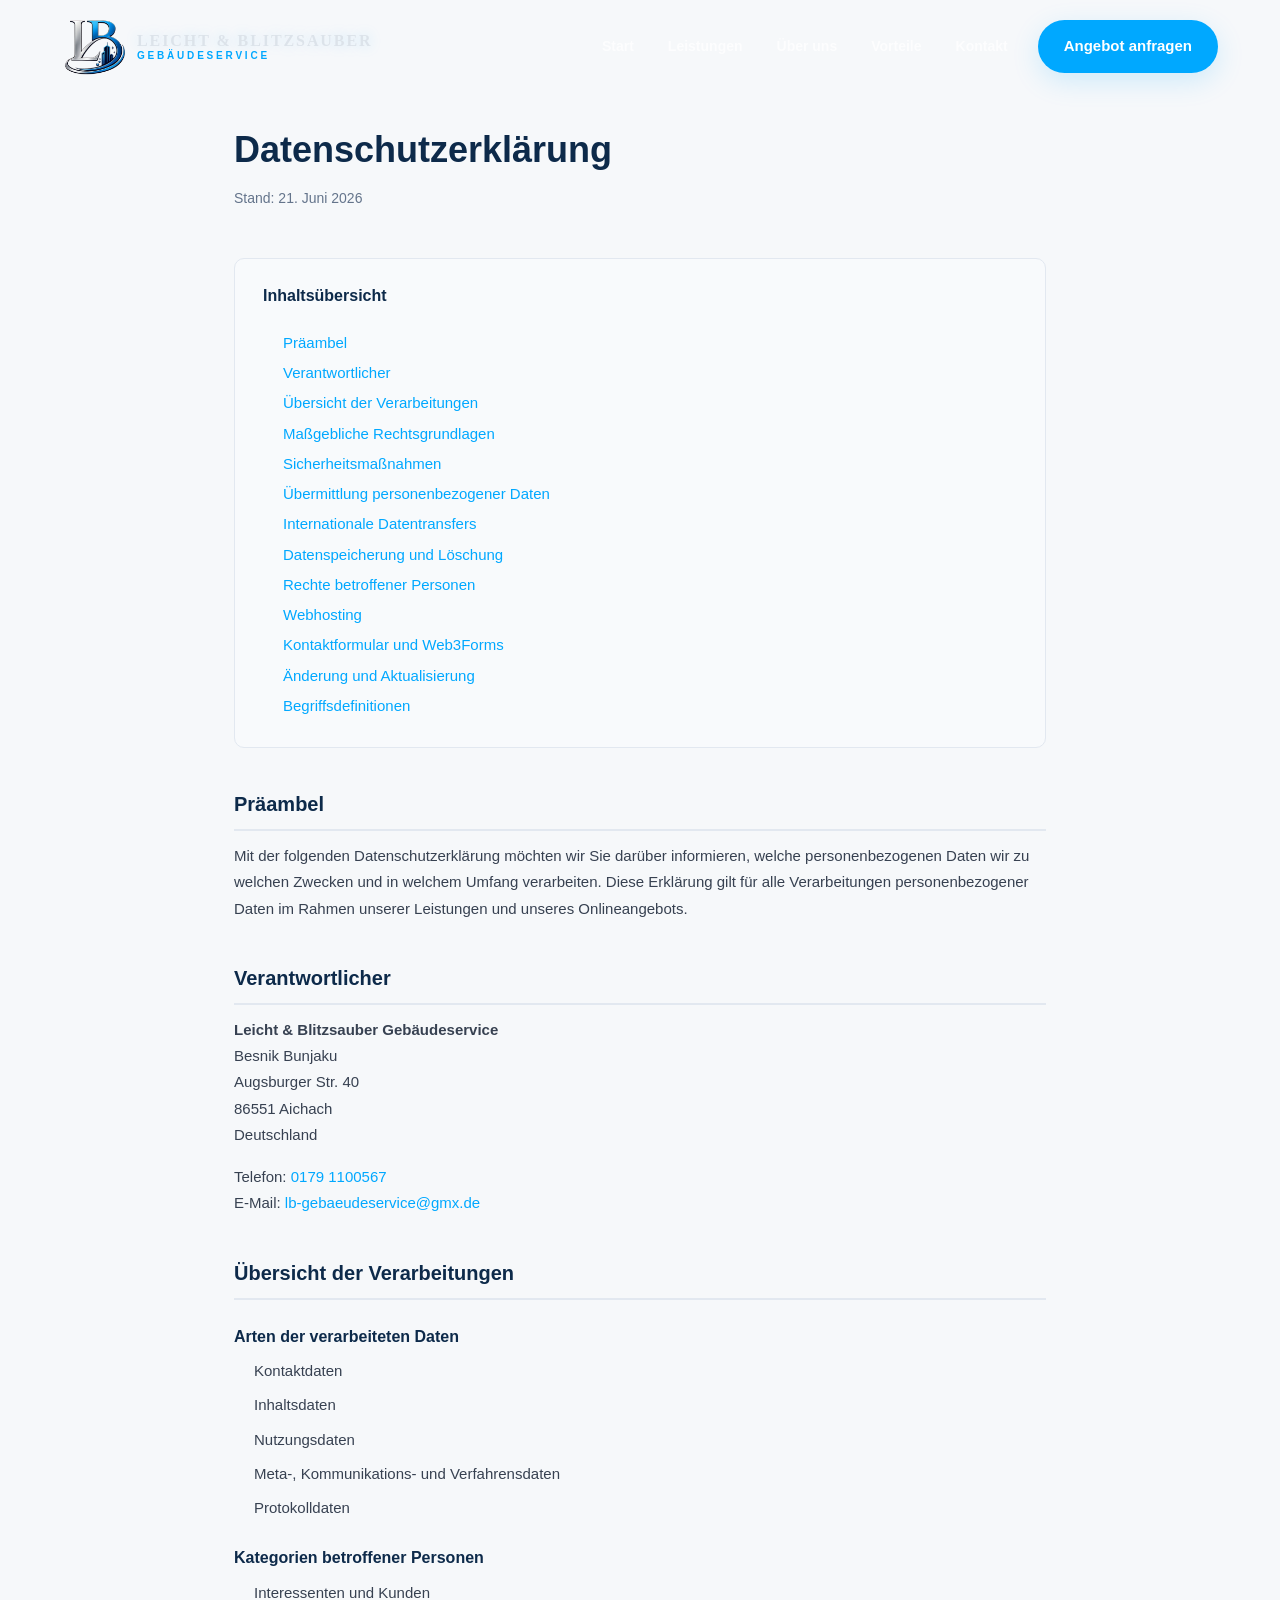
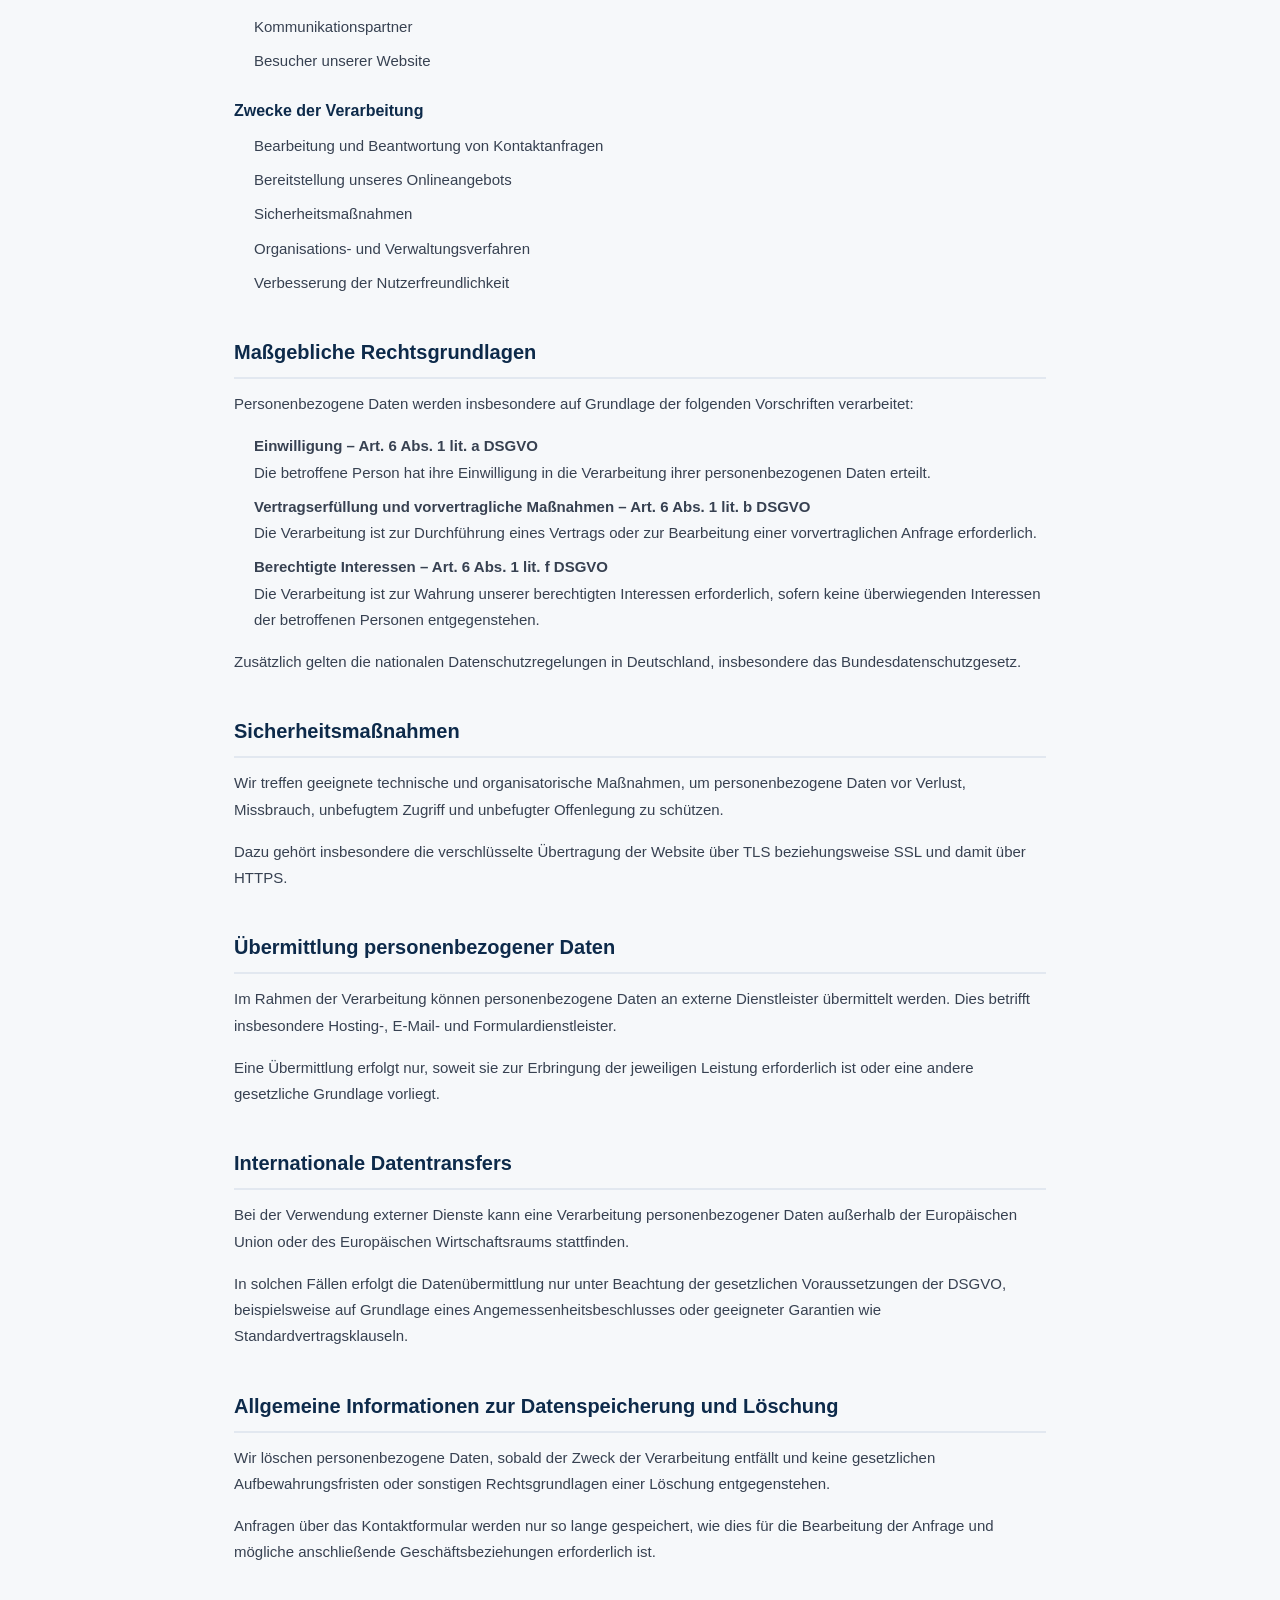
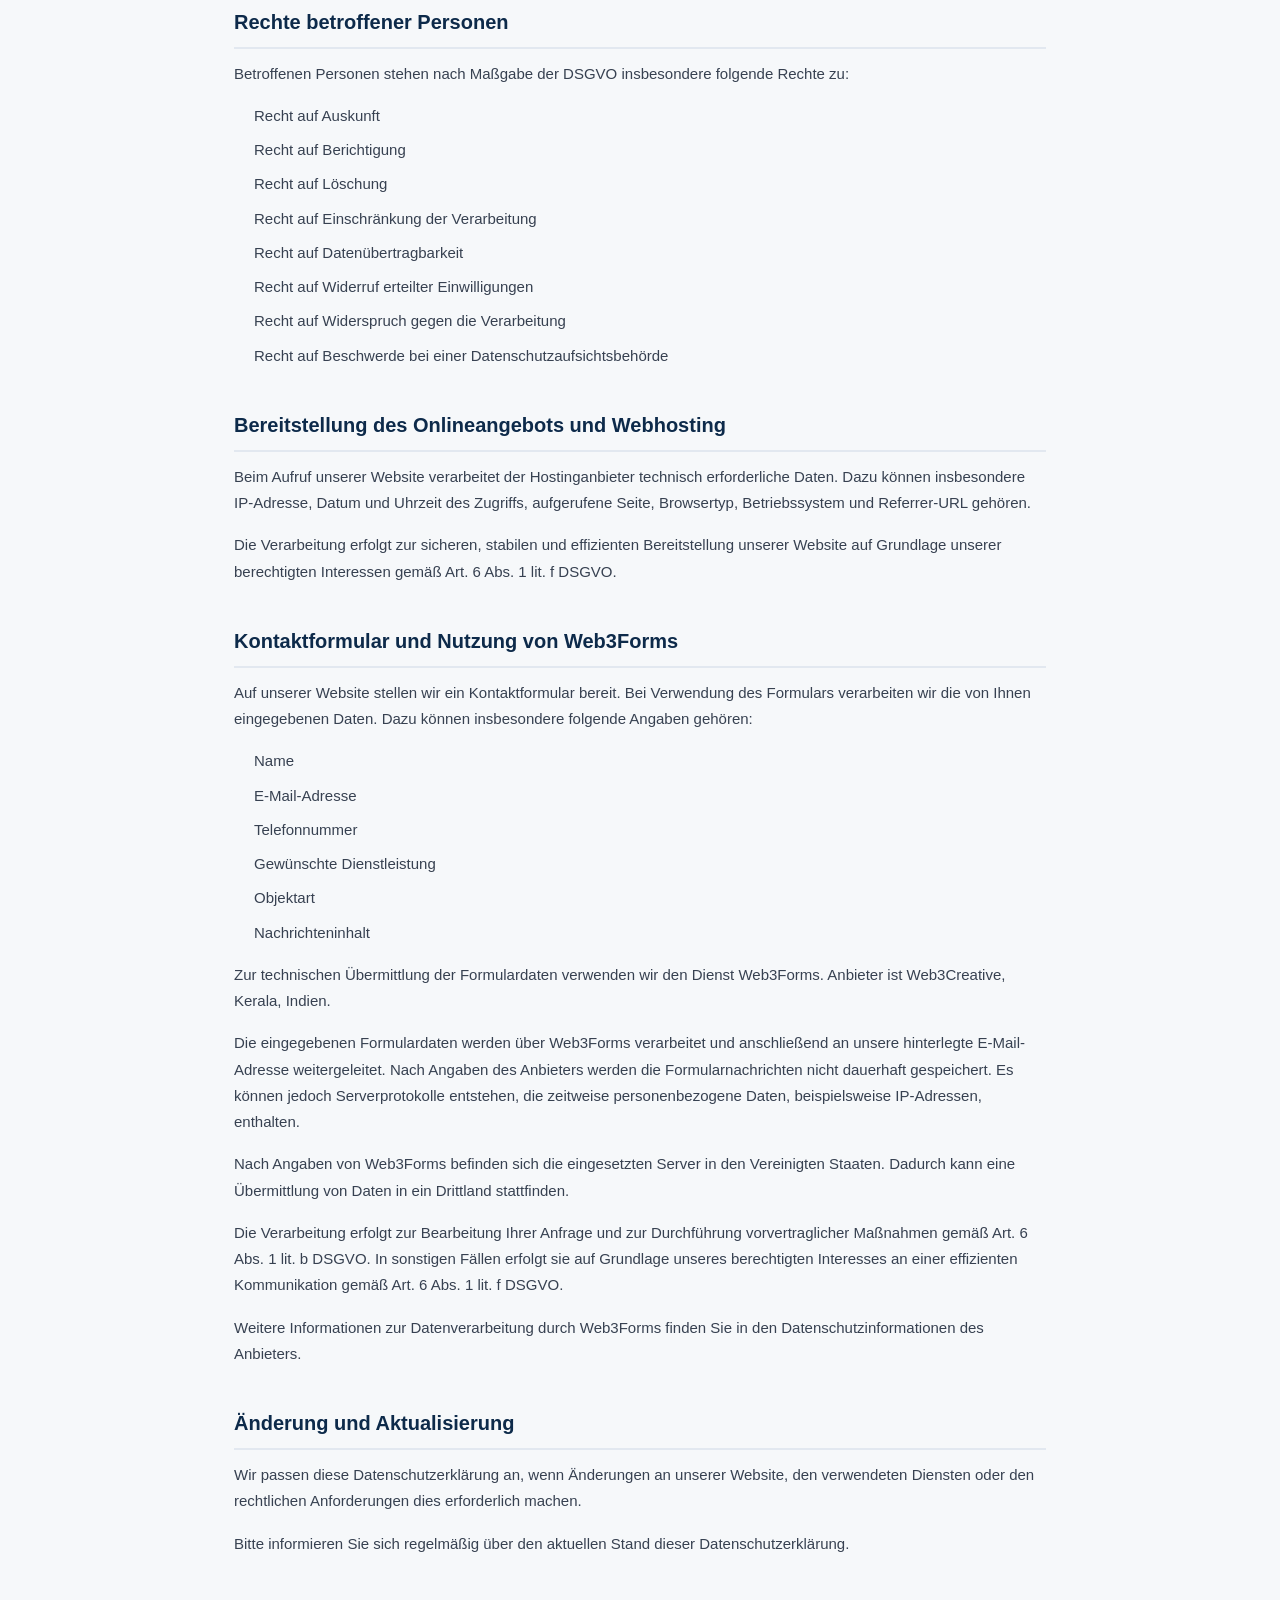
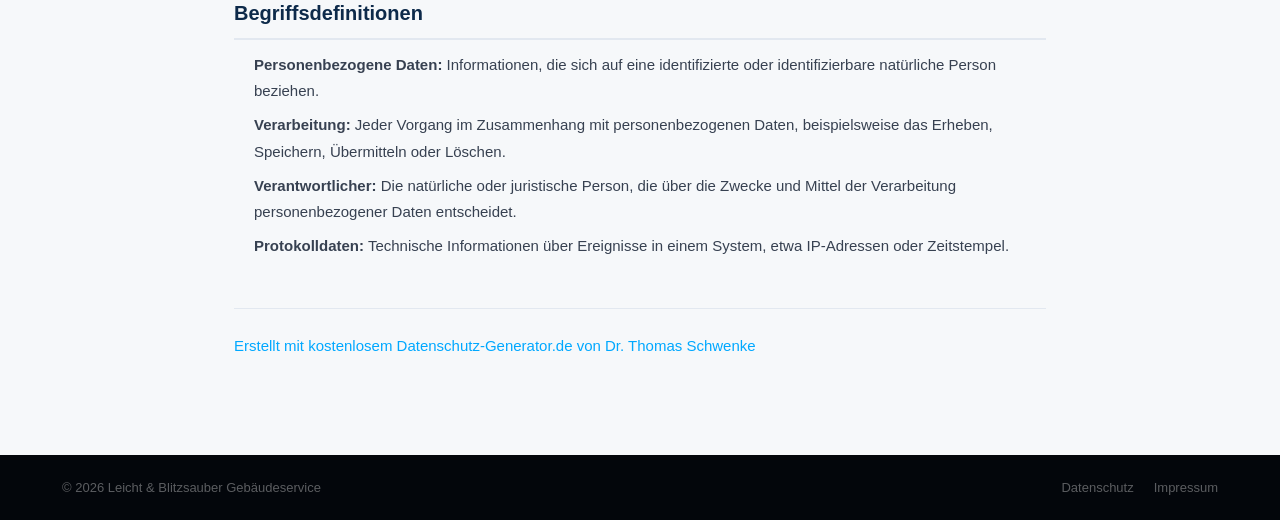
==== datenschutz.html @ 044a21f8 "first commit" ====
<!DOCTYPE html>
<html lang="de">
<head>
  <meta charset="UTF-8">

  <meta
    name="viewport"
    content="width=device-width, initial-scale=1.0"
  >

  <title>Datenschutzerklärung – Leicht &amp; Blitzsauber</title>

  <meta
    name="robots"
    content="index, follow"
  >

  <link
    rel="icon"
    type="image/png"
    href="images/logonobg.png"
  >

  <link
    rel="stylesheet"
    href="css/style.css?v=3"
  >

  <style>
    .legal-wrap {
      max-width: 860px;
      margin: 0 auto;
      padding: 120px 24px 80px;
    }

    .legal-wrap h1 {
      margin-bottom: 8px;
      color: #0d2a4a;
      font-size: 36px;
      font-weight: 800;
    }

    .legal-wrap .legal-date {
      display: block;
      margin-bottom: 48px;
      color: #64748b;
      font-size: 14px;
    }

    .legal-wrap h2 {
      margin: 40px 0 12px;
      padding-bottom: 8px;
      border-bottom: 2px solid #e2e8f0;
      color: #0d2a4a;
      font-size: 20px;
      font-weight: 700;
    }

    .legal-wrap h3 {
      margin: 24px 0 8px;
      color: #0d2a4a;
      font-size: 16px;
      font-weight: 700;
    }

    .legal-wrap p {
      margin-bottom: 16px;
      color: #374151;
      font-size: 15px;
      line-height: 1.75;
    }

    .legal-wrap ul {
      margin: 0 0 16px 20px;
    }

    .legal-wrap ul li {
      margin-bottom: 8px;
      color: #374151;
      font-size: 15px;
      line-height: 1.75;
    }

    .legal-wrap a {
      color: #00a8ff;
      text-decoration: none;
    }

    .legal-wrap a:hover {
      text-decoration: underline;
    }

    .legal-index {
      margin-bottom: 40px;
      padding: 24px 28px;
      border: 1px solid #e2e8f0;
      border-radius: 10px;
      background: #f8fafc;
    }

    .legal-index h2 {
      margin-top: 0;
      border: none;
      font-size: 16px;
    }

    .legal-index ul {
      margin: 0;
      padding-left: 20px;
    }

    .legal-index ul li {
      margin-bottom: 4px;
    }

    .legal-seal {
      margin-top: 48px;
      padding-top: 24px;
      border-top: 1px solid #e2e8f0;
      color: #94a3b8;
      font-size: 13px;
    }
  </style>
</head>

<body>

  <header class="navbar scrolled" id="navbar">
    <div class="container navbar-inner">

      <a
        href="index.html#home"
        class="nav-logo"
      >
        <img
          src="images/logonobg.png"
          alt="Leicht & Blitzsauber Logo"
          class="nav-logo-img"
        >

        <div class="logo-text">
          <span class="logo-name">
            Leicht &amp; Blitzsauber
          </span>

          <span class="logo-tagline">
            Gebäudeservice
          </span>
        </div>
      </a>

      <nav
        class="nav-links"
        id="navLinks"
        aria-label="Hauptnavigation"
      >
        <a href="index.html#home" class="nav-link">
          Start
        </a>

        <a href="index.html#services" class="nav-link">
          Leistungen
        </a>

        <a href="index.html#about" class="nav-link">
          Über uns
        </a>

        <a href="index.html#why-us" class="nav-link">
          Vorteile
        </a>

        <a href="index.html#contact" class="nav-link">
          Kontakt
        </a>

        <a
          href="index.html#contact"
          class="btn btn-primary nav-cta"
        >
          Angebot anfragen
        </a>
      </nav>

      <button
        class="hamburger"
        id="hamburger"
        type="button"
        aria-label="Menü öffnen"
        aria-expanded="false"
        aria-controls="navLinks"
      >
        <span></span>
        <span></span>
        <span></span>
      </button>

    </div>
  </header>

  <main>
    <div class="legal-wrap">

      <h1>Datenschutzerklärung</h1>

      <span class="legal-date">
        Stand: 21. Juni 2026
      </span>

      <div class="legal-index">
        <h2>Inhaltsübersicht</h2>

        <ul>
          <li><a href="#m716">Präambel</a></li>
          <li><a href="#m3">Verantwortlicher</a></li>
          <li><a href="#mOverview">Übersicht der Verarbeitungen</a></li>
          <li><a href="#m2427">Maßgebliche Rechtsgrundlagen</a></li>
          <li><a href="#m27">Sicherheitsmaßnahmen</a></li>
          <li><a href="#m25">Übermittlung personenbezogener Daten</a></li>
          <li><a href="#m24">Internationale Datentransfers</a></li>
          <li><a href="#m12">Datenspeicherung und Löschung</a></li>
          <li><a href="#m10">Rechte betroffener Personen</a></li>
          <li><a href="#m225">Webhosting</a></li>
          <li><a href="#m182">Kontaktformular und Web3Forms</a></li>
          <li><a href="#m15">Änderung und Aktualisierung</a></li>
          <li><a href="#m42">Begriffsdefinitionen</a></li>
        </ul>
      </div>

      <h2 id="m716">Präambel</h2>

      <p>
        Mit der folgenden Datenschutzerklärung möchten wir Sie darüber
        informieren, welche personenbezogenen Daten wir zu welchen
        Zwecken und in welchem Umfang verarbeiten. Diese Erklärung gilt
        für alle Verarbeitungen personenbezogener Daten im Rahmen
        unserer Leistungen und unseres Onlineangebots.
      </p>

      <h2 id="m3">Verantwortlicher</h2>

      <p>
        <strong>Leicht &amp; Blitzsauber Gebäudeservice</strong><br>
        Besnik Bunjaku<br>
        Augsburger Str. 40<br>
        86551 Aichach<br>
        Deutschland
      </p>

      <p>
        Telefon:
        <a href="tel:+491791100567">
          0179 1100567
        </a>
        <br>

        E-Mail:
        <a href="mailto:lb-gebaeudeservice@gmx.de">
          lb-gebaeudeservice@gmx.de
        </a>
      </p>

      <h2 id="mOverview">Übersicht der Verarbeitungen</h2>

      <h3>Arten der verarbeiteten Daten</h3>

      <ul>
        <li>Kontaktdaten</li>
        <li>Inhaltsdaten</li>
        <li>Nutzungsdaten</li>
        <li>Meta-, Kommunikations- und Verfahrensdaten</li>
        <li>Protokolldaten</li>
      </ul>

      <h3>Kategorien betroffener Personen</h3>

      <ul>
        <li>Interessenten und Kunden</li>
        <li>Kommunikationspartner</li>
        <li>Besucher unserer Website</li>
      </ul>

      <h3>Zwecke der Verarbeitung</h3>

      <ul>
        <li>Bearbeitung und Beantwortung von Kontaktanfragen</li>
        <li>Bereitstellung unseres Onlineangebots</li>
        <li>Sicherheitsmaßnahmen</li>
        <li>Organisations- und Verwaltungsverfahren</li>
        <li>Verbesserung der Nutzerfreundlichkeit</li>
      </ul>

      <h2 id="m2427">Maßgebliche Rechtsgrundlagen</h2>

      <p>
        Personenbezogene Daten werden insbesondere auf Grundlage der
        folgenden Vorschriften verarbeitet:
      </p>

      <ul>
        <li>
          <strong>
            Einwilligung – Art. 6 Abs. 1 lit. a DSGVO
          </strong>
          <br>
          Die betroffene Person hat ihre Einwilligung in die Verarbeitung
          ihrer personenbezogenen Daten erteilt.
        </li>

        <li>
          <strong>
            Vertragserfüllung und vorvertragliche Maßnahmen –
            Art. 6 Abs. 1 lit. b DSGVO
          </strong>
          <br>
          Die Verarbeitung ist zur Durchführung eines Vertrags oder zur
          Bearbeitung einer vorvertraglichen Anfrage erforderlich.
        </li>

        <li>
          <strong>
            Berechtigte Interessen – Art. 6 Abs. 1 lit. f DSGVO
          </strong>
          <br>
          Die Verarbeitung ist zur Wahrung unserer berechtigten
          Interessen erforderlich, sofern keine überwiegenden Interessen
          der betroffenen Personen entgegenstehen.
        </li>
      </ul>

      <p>
        Zusätzlich gelten die nationalen Datenschutzregelungen in
        Deutschland, insbesondere das Bundesdatenschutzgesetz.
      </p>

      <h2 id="m27">Sicherheitsmaßnahmen</h2>

      <p>
        Wir treffen geeignete technische und organisatorische Maßnahmen,
        um personenbezogene Daten vor Verlust, Missbrauch, unbefugtem
        Zugriff und unbefugter Offenlegung zu schützen.
      </p>

      <p>
        Dazu gehört insbesondere die verschlüsselte Übertragung der
        Website über TLS beziehungsweise SSL und damit über HTTPS.
      </p>

      <h2 id="m25">Übermittlung personenbezogener Daten</h2>

      <p>
        Im Rahmen der Verarbeitung können personenbezogene Daten an
        externe Dienstleister übermittelt werden. Dies betrifft
        insbesondere Hosting-, E-Mail- und Formulardienstleister.
      </p>

      <p>
        Eine Übermittlung erfolgt nur, soweit sie zur Erbringung der
        jeweiligen Leistung erforderlich ist oder eine andere gesetzliche
        Grundlage vorliegt.
      </p>

      <h2 id="m24">Internationale Datentransfers</h2>

      <p>
        Bei der Verwendung externer Dienste kann eine Verarbeitung
        personenbezogener Daten außerhalb der Europäischen Union oder
        des Europäischen Wirtschaftsraums stattfinden.
      </p>

      <p>
        In solchen Fällen erfolgt die Datenübermittlung nur unter
        Beachtung der gesetzlichen Voraussetzungen der DSGVO,
        beispielsweise auf Grundlage eines Angemessenheitsbeschlusses
        oder geeigneter Garantien wie Standardvertragsklauseln.
      </p>

      <h2 id="m12">
        Allgemeine Informationen zur Datenspeicherung und Löschung
      </h2>

      <p>
        Wir löschen personenbezogene Daten, sobald der Zweck der
        Verarbeitung entfällt und keine gesetzlichen Aufbewahrungsfristen
        oder sonstigen Rechtsgrundlagen einer Löschung entgegenstehen.
      </p>

      <p>
        Anfragen über das Kontaktformular werden nur so lange gespeichert,
        wie dies für die Bearbeitung der Anfrage und mögliche anschließende
        Geschäftsbeziehungen erforderlich ist.
      </p>

      <h2 id="m10">Rechte betroffener Personen</h2>

      <p>
        Betroffenen Personen stehen nach Maßgabe der DSGVO insbesondere
        folgende Rechte zu:
      </p>

      <ul>
        <li>Recht auf Auskunft</li>
        <li>Recht auf Berichtigung</li>
        <li>Recht auf Löschung</li>
        <li>Recht auf Einschränkung der Verarbeitung</li>
        <li>Recht auf Datenübertragbarkeit</li>
        <li>Recht auf Widerruf erteilter Einwilligungen</li>
        <li>Recht auf Widerspruch gegen die Verarbeitung</li>
        <li>Recht auf Beschwerde bei einer Datenschutzaufsichtsbehörde</li>
      </ul>

      <h2 id="m225">
        Bereitstellung des Onlineangebots und Webhosting
      </h2>

      <p>
        Beim Aufruf unserer Website verarbeitet der Hostinganbieter
        technisch erforderliche Daten. Dazu können insbesondere
        IP-Adresse, Datum und Uhrzeit des Zugriffs, aufgerufene Seite,
        Browsertyp, Betriebssystem und Referrer-URL gehören.
      </p>

      <p>
        Die Verarbeitung erfolgt zur sicheren, stabilen und effizienten
        Bereitstellung unserer Website auf Grundlage unserer berechtigten
        Interessen gemäß Art. 6 Abs. 1 lit. f DSGVO.
      </p>

      <h2 id="m182">
        Kontaktformular und Nutzung von Web3Forms
      </h2>

      <p>
        Auf unserer Website stellen wir ein Kontaktformular bereit. Bei
        Verwendung des Formulars verarbeiten wir die von Ihnen
        eingegebenen Daten. Dazu können insbesondere folgende Angaben
        gehören:
      </p>

      <ul>
        <li>Name</li>
        <li>E-Mail-Adresse</li>
        <li>Telefonnummer</li>
        <li>Gewünschte Dienstleistung</li>
        <li>Objektart</li>
        <li>Nachrichteninhalt</li>
      </ul>

      <p>
        Zur technischen Übermittlung der Formulardaten verwenden wir den
        Dienst Web3Forms. Anbieter ist Web3Creative, Kerala, Indien.
      </p>

      <p>
        Die eingegebenen Formulardaten werden über Web3Forms verarbeitet
        und anschließend an unsere hinterlegte E-Mail-Adresse
        weitergeleitet. Nach Angaben des Anbieters werden die
        Formularnachrichten nicht dauerhaft gespeichert. Es können jedoch
        Serverprotokolle entstehen, die zeitweise personenbezogene Daten,
        beispielsweise IP-Adressen, enthalten.
      </p>

      <p>
        Nach Angaben von Web3Forms befinden sich die eingesetzten Server
        in den Vereinigten Staaten. Dadurch kann eine Übermittlung von
        Daten in ein Drittland stattfinden.
      </p>

      <p>
        Die Verarbeitung erfolgt zur Bearbeitung Ihrer Anfrage und zur
        Durchführung vorvertraglicher Maßnahmen gemäß Art. 6 Abs. 1
        lit. b DSGVO. In sonstigen Fällen erfolgt sie auf Grundlage
        unseres berechtigten Interesses an einer effizienten
        Kommunikation gemäß Art. 6 Abs. 1 lit. f DSGVO.
      </p>

      <p>
        Weitere Informationen zur Datenverarbeitung durch Web3Forms
        finden Sie in den Datenschutzinformationen des Anbieters.
      </p>

      <h2 id="m15">Änderung und Aktualisierung</h2>

      <p>
        Wir passen diese Datenschutzerklärung an, wenn Änderungen an
        unserer Website, den verwendeten Diensten oder den rechtlichen
        Anforderungen dies erforderlich machen.
      </p>

      <p>
        Bitte informieren Sie sich regelmäßig über den aktuellen Stand
        dieser Datenschutzerklärung.
      </p>

      <h2 id="m42">Begriffsdefinitionen</h2>

      <ul>
        <li>
          <strong>Personenbezogene Daten:</strong>
          Informationen, die sich auf eine identifizierte oder
          identifizierbare natürliche Person beziehen.
        </li>

        <li>
          <strong>Verarbeitung:</strong>
          Jeder Vorgang im Zusammenhang mit personenbezogenen Daten,
          beispielsweise das Erheben, Speichern, Übermitteln oder Löschen.
        </li>

        <li>
          <strong>Verantwortlicher:</strong>
          Die natürliche oder juristische Person, die über die Zwecke und
          Mittel der Verarbeitung personenbezogener Daten entscheidet.
        </li>

        <li>
          <strong>Protokolldaten:</strong>
          Technische Informationen über Ereignisse in einem System, etwa
          IP-Adressen oder Zeitstempel.
        </li>
      </ul>

      <p class="legal-seal">
        <a
          href="https://datenschutz-generator.de/"
          target="_blank"
          rel="noopener noreferrer nofollow"
        >
          Erstellt mit kostenlosem Datenschutz-Generator.de
          von Dr. Thomas Schwenke
        </a>
      </p>

    </div>
  </main>

  <footer class="footer">
    <div class="footer-bottom">
      <div class="container footer-bottom-inner">

        <span>
          &copy;
          <span id="footerYear"></span>
          Leicht &amp; Blitzsauber Gebäudeservice
        </span>

        <span class="footer-bottom-links">
          <a href="datenschutz.html">
            Datenschutz
          </a>

          <a href="impressum.html">
            Impressum
          </a>
        </span>

      </div>
    </div>
  </footer>

  <script
    src="js/script.js?v=3"
    defer
  ></script>

</body>
</html>
---- css/style.css ----
/* ============================================================
   LEICHT & BLITZSAUBER — style.css
   Premium German Cleaning Company Website
   ============================================================ */

/* ---- CSS VARIABLES ---- */
:root {
  --blue-primary: #00A8FF;
  --blue-secondary: #00A8FF;
  --blue-dark: #00A8FF;
  --blue-light: #F2F6F9;
  --silver: #DCE3EA;
  --silver-dark: #9AA7B3;
  --ink: #03060B;
  --charcoal: #0B111B;
  --gray-light: #F6F8FA;
  --gray-mid: #E7ECF1;
  --gray-border: #DDE5EC;
  --white: #FFFFFF;
  --text-dark: #111827;
  --text-mid: #374151;
  --text-muted: #6B7280;
  --text-light: #9CA3AF;
  --success: #10B981;
  --error: #EF4444;

  --shadow-sm: 0 1px 3px rgba(0,0,0,0.08), 0 1px 2px rgba(0,0,0,0.04);
  --shadow-md: 0 4px 16px rgba(0,0,0,0.08), 0 2px 6px rgba(0,0,0,0.04);
  --shadow-lg: 0 10px 40px rgba(0,0,0,0.10), 0 4px 12px rgba(0,0,0,0.05);
  --shadow-blue: 0 8px 28px rgba(0,168,255,0.16);
  --shadow-card: 0 2px 12px rgba(0,0,0,0.07);

  --radius-sm: 8px;
  --radius-md: 14px;
  --radius-lg: 20px;
  --radius-xl: 28px;
  --radius-full: 9999px;

  --transition: 0.3s ease;
  --transition-slow: 0.5s ease;

  --font: 'Montserrat', -apple-system, BlinkMacSystemFont, 'Segoe UI', sans-serif;
  --font-brand: 'Cinzel', 'Montserrat', serif;

  --container: 1220px;
  --container-pad: clamp(1rem, 4vw, 2rem);

  --nav-h: 72px;
}

/* ---- RESET ---- */
*, *::before, *::after { box-sizing: border-box; margin: 0; padding: 0; }

html {
  scroll-behavior: smooth;
  -webkit-font-smoothing: antialiased;
  -moz-osx-font-smoothing: grayscale;
}

body {
  font-family: var(--font);
  font-size: 16px;
  line-height: 1.65;
  color: var(--text-dark);
  background: var(--gray-light);
  overflow-x: hidden;
}

body.no-scroll { overflow: hidden; }

img { max-width: 100%; display: block; }
a { text-decoration: none; color: inherit; }
button { cursor: pointer; border: none; background: none; font-family: inherit; }
ul { list-style: none; }
input, select, textarea { font-family: inherit; }

/* ---- CONTAINER ---- */
.container {
  max-width: var(--container);
  margin: 0 auto;
  padding: 0 var(--container-pad);
  width: 100%;
}

/* ---- BUTTONS ---- */
.btn {
  display: inline-flex;
  align-items: center;
  gap: 8px;
  padding: 12px 24px;
  border-radius: var(--radius-full);
  font-weight: 600;
  font-size: 15px;
  transition: all var(--transition);
  white-space: nowrap;
  cursor: pointer;
  border: 2px solid transparent;
}

.btn-primary {
  background: var(--blue-primary);
  color: var(--white);
  box-shadow: var(--shadow-blue);
}

.btn-primary:hover {
  transform: translateY(-2px);
  box-shadow: 0 12px 32px rgba(0,168,255,0.24);
  filter: brightness(1.03);
}

.btn-primary:active { transform: translateY(0); }

.btn-ghost {
  background: rgba(255,255,255,0.12);
  color: var(--white);
  border-color: rgba(255,255,255,0.35);
  backdrop-filter: blur(8px);
}

.btn-ghost:hover {
  background: rgba(255,255,255,0.22);
  border-color: rgba(255,255,255,0.6);
  transform: translateY(-2px);
}

.btn-outline {
  background: transparent;
  color: var(--blue-primary);
  border-color: var(--blue-primary);
}

.btn-outline:hover {
  background: var(--blue-primary);
  color: var(--white);
  transform: translateY(-2px);
}

.btn-lg { padding: 15px 30px; font-size: 16px; }
.btn-full { width: 100%; justify-content: center; padding: 16px; font-size: 16px; }

/* ---- SECTION COMMONS ---- */
.section { padding: clamp(60px, 8vw, 110px) 0; position: relative; }

.section-header {
  text-align: center;
  max-width: 680px;
  margin: 0 auto 64px;
}

.section-eyebrow {
  display: inline-flex;
  align-items: center;
  gap: 8px;
  font-size: 13px;
  font-weight: 700;
  letter-spacing: 0.12em;
  text-transform: uppercase;
  color: var(--blue-primary);
  margin-bottom: 14px;
}

.section-eyebrow::before, .section-eyebrow::after {
  content: '';
  display: inline-block;
  width: 22px;
  height: 2px;
  background: var(--blue-primary);
  opacity: 0.5;
  border-radius: 2px;
}

.section-title {
  font-size: clamp(28px, 4vw, 44px);
  font-weight: 800;
  line-height: 1.18;
  letter-spacing: 0;
  color: var(--charcoal);
  margin-bottom: 18px;
}

.section-sub {
  font-size: 17px;
  color: var(--text-muted);
  line-height: 1.7;
}

/* ---- ANIMATIONS ---- */
[data-animate] {
  opacity: 0;
  transform: translateY(30px);
  transition: opacity 0.65s cubic-bezier(0.22,1,0.36,1), transform 0.65s cubic-bezier(0.22,1,0.36,1);
}

[data-animate="fade-left"] { transform: translateX(40px); }
[data-animate="fade-right"] { transform: translateX(-40px); }
[data-animate="fade-up"] { transform: translateY(30px); }

[data-animate].is-visible {
  opacity: 1;
  transform: translate(0, 0);
}

/* ============================================================
   NAVIGATION
   ============================================================ */
.navbar {
  position: fixed;
  top: 0;
  left: 0;
  width: 100%;
  z-index: 100;
  background: transparent;
  transition: background 0.3s ease, padding 0.3s ease;
  padding: 14px 0;
}

.navbar.scrolled {
  background: rgba(5, 20, 50, 0.95);
  backdrop-filter: blur(10px);
  box-shadow: 0 2px150px rgba(0,0,0,0.2);
  padding: 10px 0; /* ← më i lartë kur scrolled */
}

.navbar-inner {
  display: flex;
  align-items: center;
  justify-content: space-between;
  height: 100%;
}

/* Logo images */
.nav-logo,
.footer-logo {
  display: inline-flex;
  align-items: center;
  gap: 10px;
}

.nav-logo-img {
  width: 65px;
  height: 65px;
  object-fit: contain;
  border-radius: 0;
  background: transparent;
  flex-shrink: 0;
  display: block;
}

.footer-logo-img {
  width: 48px;
  height: 48px;
  object-fit: contain;
  border-radius: 0;
  background: transparent;
  flex-shrink: 0;
  display: block;
}

/* Logo mark (fallback, keep for reference) */
.logo-mark {
  width: 42px;
  height: 42px;
  background: var(--blue-primary);
  border-radius: 10px;
  display: flex;
  align-items: center;
  justify-content: center;
  flex-shrink: 0;
  box-shadow: var(--shadow-blue);
}

.logo-mark--white {
  background: rgba(255,255,255,0.18);
  box-shadow: none;
  border: 1px solid rgba(255,255,255,0.3);
}

.logo-lb {
  font-size: 13px;
  font-weight: 900;
  color: var(--white);
  letter-spacing: 0;
}

.logo-text { display: flex; flex-direction: column; line-height: 1.2; }

.logo-name {
  font-family: var(--font-brand);
  font-size: 16px;
  font-weight: 800;
  color: var(--silver);
  letter-spacing: 0.12em;
  text-transform: uppercase;
  text-shadow: 0 0 14px rgba(0,168,255,0.22);
}

.logo-tagline {
  font-size: 10px;
  font-weight: 700;
  color: var(--blue-primary);
  letter-spacing: 0.28em;
  text-transform: uppercase;
}

/* Nav Links */
.nav-links {
  display: flex;
  align-items: center;
  gap: 6px;
}

.nav-link {
  font-size: 14px;
  font-weight: 600;
  color: rgba(255,255,255,0.72);
  padding: 8px 14px;
  border-radius: var(--radius-full);
  transition: all var(--transition);
  position: relative;
}

.nav-link::after {
  content: '';
  position: absolute;
  bottom: 4px;
  left: 50%;
  transform: translateX(-50%) scaleX(0);
  width: 16px;
  height: 2px;
  background: var(--blue-primary);
  border-radius: 2px;
  transition: transform var(--transition);
}

.nav-link:hover, .nav-link.active { color: var(--white); }
.nav-link:hover::after, .nav-link.active::after { transform: translateX(-50%) scaleX(1); }

.nav-cta { margin-left: 10px; }

/* Hamburger */
.hamburger {
  display: none;
  flex-direction: column;
  gap: 5px;
  padding: 8px;
  border-radius: var(--radius-sm);
}

.hamburger span {
  display: block;
  width: 22px;
  height: 2px;
  background: var(--silver);
  border-radius: 2px;
  transition: all var(--transition);
}

.hamburger.open span:nth-child(1) { transform: rotate(45deg) translate(5px, 5px); }
.hamburger.open span:nth-child(2) { opacity: 0; transform: scaleX(0); }
.hamburger.open span:nth-child(3) { transform: rotate(-45deg) translate(5px, -5px); }

/* ============================================================
   HERO
   ============================================================ */
.hero {
  position: relative;
  min-height: 100vh;
  display: flex;
  align-items: center;
}

/* ── VIDEO BACKGROUND ──────────────────────────────────────── */
.hero-video-bg {
  position: fixed;
  inset: 0;
  z-index: -2;
  overflow: hidden;
  background: #000e2a;
}

.hero-video {
  position: absolute;
  top: 50%;
  left: 50%;
  transform: translate(-50%, -50%);
  min-width: 100%;
  min-height: 100%;
  width: auto;
  height: auto;
  object-fit: cover;
  object-position: center 0%;   /* ← tregon pjesën e sipërme, jo mes */
  animation: videoZoom 20s ease-in-out infinite alternate;
  filter: saturate(0.85) brightness(0.9);
  pointer-events: none;
  user-select: none;
}

@keyframes videoZoom {
  from { transform: translate(-50%, -50%) scale(1);    }
  to   { transform: translate(-50%, -50%) scale(1.06); }
}

/* ── OVERLAY ───────────────────────────────────────────────── */
/* .hero-photo-overlay {
  position: fixed;
  inset: 0;
  background: linear-gradient(135deg, rgba(0,20,60,0.78) 0%, rgba(0,40,90,0.55) 100%);
  z-index: -1;
} */

/* ── LAYOUT ────────────────────────────────────────────────── */
/* .container e menaxhon padding-left/right — nuk e override-ojmë */
.hero-inner {
  display: flex;
  flex-direction: column;
  align-items: flex-start;
  padding-top: 140px;
  padding-bottom: 100px;
  position: relative;
  z-index: 1;
  /* NUK ka width:100% — container e kontrollon gjerësinë */
}


.hero-content {
  max-width: 600px;
}

/* ── HEADLINE ──────────────────────────────────────────────── */
.hero-headline {
  font-size: clamp(42px, 5.5vw, 72px);
  font-weight: 900;
  line-height: 1.08;
  letter-spacing: -0.01em;
  color: var(--white);
  margin: 0 0 28px 0;
}

.headline-accent {
  background: linear-gradient(135deg, #FFFFFF 0%, #DCE3EA 55%, #00A8FF 100%);
  -webkit-background-clip: text;
  -webkit-text-fill-color: transparent;
  background-clip: text;
}

/* ── SUBTEXT ───────────────────────────────────────────────── */
.hero-sub {
  font-size: 18px;
  line-height: 1.75;
  color: rgba(220,227,234,0.70);
  max-width: 480px;
  margin: 0 0 44px 0;
}

/* ── ACTIONS ───────────────────────────────────────────────── */
.hero-actions {
  display: flex;
  flex-wrap: wrap;
  align-items: center;
  gap: 14px;
  margin: 0 0 52px 0;
}

.btn-lg {
  padding: 15px 34px;
  font-size: 15px;
  font-weight: 700;
  letter-spacing: 0.02em;
}

/* ── TRUST BADGES ──────────────────────────────────────────── */
.trust-badges {
  display: flex;
  flex-wrap: wrap;
  gap: 10px;
}

.trust-badge {
  background: rgba(255,255,255,0.07);
  border: 1px solid rgba(255,255,255,0.15);
  border-radius: var(--radius-full);
  padding: 7px 18px;
  font-size: 12px;
  font-weight: 500;
  color: rgba(255,255,255,0.60);
  letter-spacing: 0.05em;
  text-transform: uppercase;
  backdrop-filter: blur(5px);
}

/* ── SCROLL HINT ───────────────────────────────────────────── */
.hero-scroll-hint {
  position: absolute;
  bottom: 32px;
  left: 50%;
  transform: translateX(-50%);
  display: flex;
  flex-direction: column;
  align-items: center;
  gap: 10px;
  color: rgba(255,255,255,0.35);
  font-size: 10px;
  font-weight: 500;
  letter-spacing: 0.12em;
  text-transform: uppercase;
  z-index: 1;
}

.scroll-line {
  width: 1px;
  height: 44px;
  background: linear-gradient(to bottom, rgba(255,255,255,0.4), transparent);
  animation: scrollPulse 2.2s ease-in-out infinite;
}

@keyframes scrollPulse {
  0%, 100% { opacity: 0.35; transform: scaleY(1);    }
  50%       { opacity: 0.85; transform: scaleY(0.55); }
}

/* ============================================================
   RESPONSIVE
   ============================================================ */

@media (max-width: 900px) {
  .hero-inner {
    padding-top: 120px;
    padding-bottom: 80px;
  }
}

@media (max-width: 768px) {
  .hero-video-bg      { position: absolute; }
  .hero-photo-overlay { position: absolute; }

  .hero-video {
    top: 0; left: 0;
    transform: none;
    min-width: unset; min-height: unset;
    width: 100%; height: 100%;
    object-fit: cover;
    animation: none;
  }

  .hero-inner {
    padding-top: 100px;
    padding-bottom: 70px;
  }

  .hero-content { max-width: 100%; }

  .hero-headline {
    font-size: clamp(34px, 9vw, 50px);
    margin-bottom: 20px;
  }

  .hero-sub {
    font-size: 16px;
    margin-bottom: 32px;
  }

  .hero-actions {
    flex-direction: column;
    align-items: stretch;
    gap: 12px;
    margin-bottom: 36px;
  }

  .btn-lg {
    width: 100%;
    text-align: center;
    justify-content: center;
    padding: 15px 24px;
  }

  .trust-badges { gap: 8px; }

  .trust-badge {
    font-size: 11px;
    padding: 6px 13px;
  }
}

/* ============================================================
   REDUCED MOTION
   ============================================================ */
@media (prefers-reduced-motion: reduce) {
  .hero-video {
    animation: none;
    display: none;
  }
  .hero-video-bg {
    background-image: url('../images/pic4.webp');
    background-size: cover;
    background-position: center top;
  }
  .scroll-line { animation: none; }
}
/* ============================================================
   SERVICES
   ============================================================ */
.services-section {
  background: linear-gradient(180deg, #F8FAFC 0%, #EEF3F7 100%);
}

.services-grid {
  display: grid;
  grid-template-columns: repeat(3, 1fr);
  gap: 20px;
}

.service-card {
  display: flex;
  flex-direction: row;
  background: var(--white);
  border: 1px solid var(--gray-border);
  border-radius: var(--radius-sm);
  overflow: hidden;
  transition: transform var(--transition), box-shadow var(--transition), border-color var(--transition);
  cursor: default;
  position: relative;
}

.service-card::before {
  content: '';
  position: absolute;
  top: 0;
  left: 0;
  width: 100%;
  height: 3px;
  background: linear-gradient(90deg, var(--blue-primary), var(--blue-secondary));
  transform: scaleX(0);
  transform-origin: left;
  transition: transform var(--transition);
  z-index: 2;
}

.service-card:hover {
  transform: translateY(-6px);
  box-shadow: var(--shadow-lg);
  border-color: rgba(0, 168, 255, 0.25);
}

.service-card:hover::before {
  transform: scaleX(1);
}

.sc-img {
  width: 50%;
  flex-shrink: 0;
  background-size: cover;
  background-position: center;
  min-height: 200px;
}

.sc-body {
  width: 50%;
  padding: 24px 20px;
  display: flex;
  flex-direction: column;
  justify-content: center;
  gap: 10px;
  position: relative;
}

.sc-title {
  font-size: 17px;
  font-weight: 700;
  color: var(--text-dark);
  letter-spacing: 0;
  line-height: 1.3;
}

.sc-desc {
  font-size: 13.5px;
  color: var(--text-muted);
  line-height: 1.65;
  flex: 1;
}

.sc-arrow {
  width: 34px;
  height: 34px;
  border-radius: 50%;
  background: var(--gray-light);
  display: flex;
  align-items: center;
  justify-content: center;
  font-size: 13px;
  color: var(--text-muted);
  transition: all var(--transition);
  align-self: flex-end;
  margin-top: auto;
}

.service-card:hover .sc-arrow {
  background: var(--blue-primary);
  color: var(--white);
  transform: translateX(4px);
}

@media (max-width: 1024px) {
  .services-grid {
    grid-template-columns: repeat(2, 1fr);
  }
}

@media (max-width: 640px) {
  .services-grid {
    grid-template-columns: 1fr;
  }
  .service-card {
    flex-direction: column;
  }
  .sc-img {
    width: 100%;
    height: 180px;
    min-height: unset;
  }
  .sc-body {
    width: 100%;
  }
}
/* ============================================================
   WHY CHOOSE US
   ============================================================ */
.why-section {
  background: var(--white);
  overflow: hidden;
}

.why-bg-accent {
  position: absolute;
  top: 0;
  right: 0;
  width: 50%;
  height: 100%;
  background: linear-gradient(135deg, var(--blue-light) 0%, transparent 70%);
  pointer-events: none;
}

.why-grid {
  display: grid;
  grid-template-columns: repeat(4, 1fr);
  gap: 20px;
}

.why-card {
  background: var(--white);
  border: 1px solid var(--gray-border);
  border-radius: var(--radius-sm);
  padding: 36px 28px;
  text-align: center;
  transition: all var(--transition);
  position: relative;
  overflow: hidden;
}

.why-card::after {
  content: '';
  position: absolute;
  bottom: 0;
  left: 50%;
  transform: translateX(-50%) scaleX(0);
  width: 60px;
  height: 3px;
  background: linear-gradient(90deg, var(--blue-primary), var(--blue-secondary));
  border-radius: 2px;
  transition: transform var(--transition);
}

.why-card:hover {
  transform: translateY(-6px);
  box-shadow: var(--shadow-lg);
  border-color: rgba(0,168,255,0.2);
}

.why-card:hover::after { transform: translateX(-50%) scaleX(1); }

.why-icon-wrap {
  width: 64px;
  height: 64px;
  margin: 0 auto 20px;
  background: var(--blue-light);
  border-radius: var(--radius-lg);
  display: flex;
  align-items: center;
  justify-content: center;
  font-size: 26px;
  color: var(--blue-primary);
  transition: all var(--transition);
}

.why-card:hover .why-icon-wrap {
  background: var(--blue-primary);
  color: var(--white);
  box-shadow: var(--shadow-blue);
  transform: scale(1.08) rotate(-3deg);
}

.why-title {
  font-size: 18px;
  font-weight: 700;
  color: var(--text-dark);
  margin-bottom: 12px;
  letter-spacing: 0;
}

.why-desc { font-size: 15px; color: var(--text-muted); line-height: 1.65; }

/* ============================================================
   ABOUT
   ============================================================ */
.about-section { background: linear-gradient(180deg, #F6F8FA 0%, #FFFFFF 100%); }

.about-inner {
  display: grid;
  grid-template-columns: 1fr 1fr;
  gap: 80px;
  align-items: center;
}

/* About Visual */
.about-visual { position: relative; }

.about-img-block{
position:relative;
width:100%;
height:550px;
border-radius:32px;
overflow:hidden;
isolation:isolate;
}

/* Blue glow behind image */
.about-img-block::before{
content:'';
position:absolute;
width:300px;
height:300px;
background:#00A8FF;
border-radius:50%;
top:-120px;
right:-120px;
filter:blur(120px);
opacity:.25;
z-index:-2;
}

/* Silver glow */
.about-img-block::after{
content:'';
position:absolute;
width:220px;
height:220px;
background:#D9DCE1;
border-radius:50%;
bottom:-80px;
left:-80px;
filter:blur(90px);
opacity:.5;
z-index:-2;
}

.about-img{
width:100%;
height:100%;
object-fit:cover;
border-radius:32px;
display:block;
transition:all .8s ease;
box-shadow:
0 30px 80px rgba(0,0,0,.12),
0 10px 30px rgba(0,168,255,.12);
}

.about-img-block:hover .about-img{
transform:scale(1.04);
}

/* Dark premium overlay */
.about-img-block::marker{
display:none;
}

.about-img-block .overlay{
position:absolute;
inset:0;
}

.about-img-block::selection{
background:transparent;
}

/* Glass badges */

.about-badge-1,
.about-badge-2{
position:absolute;
background:rgba(255,255,255,.92);
backdrop-filter:blur(20px);
-webkit-backdrop-filter:blur(20px);

padding:14px 20px;
border-radius:18px;

display:flex;
align-items:center;
gap:10px;

box-shadow:
    0 10px 30px rgba(0,0,0,.12);

font-size:14px;
font-weight:600;

transition:.3s ease;

}

.about-badge-1{
top:30px;
left:30px;
}

.about-badge-2{
top:30px;
right:30px;
}

.about-badge-1:hover,
.about-badge-2:hover{
transform:translateY(-4px);
}

.about-badge-1 i{
color:#00A8FF;
}

.about-badge-2 i{
color:#FBBF24;
}

/* Experience card */

.about-years {
  position: absolute;
  bottom: 30px;
  left: 30px;

  background: linear-gradient(
    135deg,
    #111827,
    #1F2937
  );

  padding: 22px 24px;
  border-radius: 22px;

  box-shadow: 0 20px 40px rgba(0, 0, 0, 0.25);

  backdrop-filter: blur(20px);
}

.ay-num{
display:block;
font-size:42px;
line-height:1;
font-weight:900;
color:#00A8FF;
}

.ay-text{
margin-top:6px;
display:block;
color:rgba(255,255,255,.75);
font-size:13px;
line-height:1.4;
}

/* Optional floating animation */

.about-badge-1{
animation:floatOne 4s ease-in-out infinite;
}

.about-badge-2{
animation:floatTwo 5s ease-in-out infinite;
}

@keyframes floatOne{
50%{
transform:translateY(-6px);
}
}

@keyframes floatTwo{
50%{
transform:translateY(-8px);
}
}

.about-years {
  position: absolute;
  bottom: 0;
  left: -20px;
  background: linear-gradient(135deg, var(--text-dark), #1E293B);
  border-radius: var(--radius-md);
  padding: 18px 22px;
  color: var(--white);
  box-shadow: var(--shadow-lg);
}

.ay-num {
  display: block;
  font-size: 36px;
  font-weight: 900;
  letter-spacing: 0;
  line-height: 1;
  color: var(--blue-primary);
}

.ay-text {
  font-size: 12px;
  font-weight: 500;
  color: rgba(255,255,255,0.65);
  line-height: 1.4;
  margin-top: 4px;
}

/* About Content */
.about-para { font-size: 16px; color: var(--text-muted); line-height: 1.75; margin-bottom: 16px; }

.about-values {
  display: grid;
  grid-template-columns: 1fr 1fr;
  gap: 16px;
  margin: 32px 0 36px;
}

.value-item {
  display: flex;
  align-items: flex-start;
  gap: 14px;
  background: var(--white);
  border: 1px solid var(--gray-border);
  border-radius: var(--radius-md);
  padding: 16px;
  transition: all var(--transition);
}

.value-item:hover {
  border-color: rgba(0,168,255,0.3);
  box-shadow: var(--shadow-sm);
}

.value-icon {
  width: 38px;
  height: 38px;
  background: var(--blue-light);
  border-radius: var(--radius-sm);
  display: flex;
  align-items: center;
  justify-content: center;
  color: var(--blue-primary);
  font-size: 15px;
  flex-shrink: 0;
}

.value-text { display: flex; flex-direction: column; gap: 2px; }
.value-text strong { font-size: 14px; font-weight: 700; color: var(--text-dark); }
.value-text span { font-size: 13px; color: var(--text-muted); }

/* ============================================================
   PROCESS
   ============================================================ */
.process-section {
  background: linear-gradient(180deg, var(--white) 0%, var(--gray-light) 100%);
}

.process-timeline {
  display: grid;
  grid-template-columns: repeat(4, 1fr);
  gap: 24px;
  position: relative;
}

.process-connector {
  position: absolute;
  top: 52px;
  left: calc(12.5% + 12px);
  width: calc(75% - 24px);
  height: 2px;
  background: linear-gradient(90deg, var(--blue-primary), var(--blue-secondary));
  opacity: 0.3;
  z-index: 0;
  pointer-events: none;
}

.process-step {
  display: flex;
  flex-direction: column;
  align-items: center;
  text-align: center;
  position: relative;
  z-index: 1;
}

.ps-number {
  font-size: 13px;
  font-weight: 800;
  letter-spacing: 0.08em;
  color: var(--blue-primary);
  background: var(--blue-light);
  border: 2px solid rgba(0,168,255,0.25);
  border-radius: var(--radius-full);
  width: 52px;
  height: 52px;
  display: flex;
  align-items: center;
  justify-content: center;
  margin-bottom: 24px;
  flex-shrink: 0;
  transition: all var(--transition);
}

.process-step:hover .ps-number {
  background: var(--blue-primary);
  color: var(--white);
  border-color: transparent;
  box-shadow: var(--shadow-blue);
}

.ps-card {
  background: var(--white);
  border: 1px solid var(--gray-border);
  border-radius: var(--radius-lg);
  padding: 28px 22px;
  width: 100%;
  transition: all var(--transition);
}

.process-step:hover .ps-card {
  box-shadow: var(--shadow-md);
  transform: translateY(-4px);
  border-color: rgba(0,168,255,0.2);
}

.ps-icon {
  font-size: 28px;
  color: var(--blue-primary);
  margin-bottom: 14px;
}

.ps-title {
  font-size: 16px;
  font-weight: 700;
  color: var(--text-dark);
  margin-bottom: 10px;
  letter-spacing: 0;
}

.ps-desc { font-size: 14px; color: var(--text-muted); line-height: 1.65; }

/* ============================================================
   TESTIMONIALS
   ============================================================ */
.testimonials-section {
  background:
    radial-gradient(circle at 12% 0%, rgba(0,168,255,0.14), transparent 30%),
    linear-gradient(180deg, #060A10 0%, #101823 100%);
}

.testimonials-section .section-title { color: var(--white); }
.testimonials-section .section-sub { color: rgba(220,227,234,0.68); }

.testimonial-slider-wrap { position: relative; overflow: hidden; }

.testimonial-slider {
  display: flex;
  transition: transform 0.55s cubic-bezier(0.22, 1, 0.36, 1);
  gap: 0;
}

.testimonial-slide {
  min-width: 100%;
  padding: 0 8px;
  display: flex;
  justify-content: center;
}

.testi-card {
  background: rgba(255,255,255,0.94);
  border: 1px solid rgba(220,227,234,0.55);
  border-radius: var(--radius-sm);
  padding: clamp(30px, 4vw, 46px);
  max-width: 780px;
  width: 100%;
  text-align: center;
  box-shadow: 0 22px 60px rgba(0,0,0,0.24);
}

.testi-stars {
  font-size: 18px;
  color: var(--blue-primary);
  letter-spacing: 3px;
  margin-bottom: 24px;
}

.testi-quote {
  font-size: clamp(16px, 2vw, 19px);
  font-weight: 400;
  font-style: italic;
  color: #172033;
  line-height: 1.7;
  margin-bottom: 28px;
  position: relative;
}

.testi-quote::before {
  content: '\201C';
  position: absolute;
  top: -16px;
  left: 50%;
  transform: translateX(-50%);
  font-size: 80px;
  line-height: 1;
  color: rgba(0,168,255,0.10);
  font-style: normal;
  font-weight: 900;
}

.testi-author {
  display: flex;
  align-items: center;
  justify-content: center;
  gap: 14px;
}

.testi-avatar {
  width: 48px;
  height: 48px;
  border-radius: 50%;
  background: linear-gradient(135deg, var(--ink), var(--blue-secondary));
  color: var(--white);
  display: flex;
  align-items: center;
  justify-content: center;
  font-size: 14px;
  font-weight: 700;
  flex-shrink: 0;
}

.testi-author div { text-align: left; }
.testi-author strong { display: block; font-size: 15px; font-weight: 700; color: var(--text-dark); }
.testi-author span { font-size: 13px; color: var(--text-muted); }

.slider-controls {
  display: flex;
  align-items: center;
  justify-content: center;
  gap: 16px;
  margin-top: 36px;
}

.slider-btn {
  width: 44px;
  height: 44px;
  border-radius: 50%;
  background: rgba(255,255,255,0.08);
  border: 1px solid rgba(220,227,234,0.24);
  display: flex;
  align-items: center;
  justify-content: center;
  font-size: 14px;
  color: var(--silver);
  transition: all var(--transition);
  box-shadow: var(--shadow-sm);
}

.slider-btn:hover {
  background: var(--blue-primary);
  color: var(--white);
  border-color: var(--blue-primary);
  box-shadow: var(--shadow-blue);
  transform: scale(1.05);
}

.slider-dots { display: flex; gap: 8px; }

.slider-dot {
  width: 8px;
  height: 8px;
  border-radius: 50%;
  background: rgba(220,227,234,0.3);
  border: none;
  transition: all var(--transition);
  cursor: pointer;
}

.slider-dot.active {
  background: var(--blue-primary);
  width: 24px;
  border-radius: 4px;
}

/* ============================================================
   FAQ
   ============================================================ */
.faq-section { background: var(--white); }

.faq-inner { max-width: 780px; margin: 0 auto; }

.faq-list { display: flex; flex-direction: column; gap: 12px; }

.faq-item {
  border: 1px solid var(--gray-border);
  border-radius: var(--radius-md);
  overflow: hidden;
  transition: border-color var(--transition), box-shadow var(--transition);
}

.faq-item.open {
  border-color: rgba(0,168,255,0.35);
  box-shadow: 0 4px 16px rgba(0,168,255,0.08);
}

.faq-question {
  width: 100%;
  display: flex;
  align-items: center;
  justify-content: space-between;
  gap: 16px;
  padding: 22px 24px;
  font-size: 16px;
  font-weight: 600;
  color: var(--text-dark);
  text-align: left;
  background: var(--white);
  transition: background var(--transition), color var(--transition);
}

.faq-question:hover { background: var(--gray-light); }
.faq-item.open .faq-question { color: var(--blue-primary); background: var(--blue-light); }

.faq-icon {
  font-size: 14px;
  color: var(--text-muted);
  transition: transform var(--transition), color var(--transition);
  flex-shrink: 0;
}

.faq-item.open .faq-icon {
  transform: rotate(45deg);
  color: var(--blue-primary);
}

.faq-answer {
  max-height: 0;
  overflow: hidden;
  transition: max-height 0.4s ease, padding 0.3s ease;
  padding: 0 24px;
  background: var(--white);
}

.faq-item.open .faq-answer {
  max-height: 300px;
  padding: 0 24px 22px;
}

.faq-answer p { font-size: 15px; color: var(--text-muted); line-height: 1.7; }

/* ============================================================
   CONTACT
   ============================================================ */
.contact-section {
  background: var(--gray-light);
  overflow: hidden;
}

.contact-bg-accent {
  position: absolute;
  top: 0;
  left: 0;
  width: 45%;
  height: 100%;
  background: linear-gradient(135deg, #03060B 0%, #111827 100%);
  clip-path: polygon(0 0, 85% 0, 100% 100%, 0 100%);
  pointer-events: none;
}

.contact-inner {
  display: grid;
  grid-template-columns: 1fr 1.1fr;
  gap: 80px;
  align-items: start;
  position: relative;
  z-index: 1;
}

.contact-info-col .section-eyebrow { color: rgba(255,255,255,0.7); }
.contact-info-col .section-eyebrow::before,
.contact-info-col .section-eyebrow::after { background: rgba(255,255,255,0.4); }

.contact-info-col .section-title { color: var(--white); }

.contact-intro {
  font-size: 16px;
  color: rgba(255,255,255,0.7);
  line-height: 1.7;
  margin-bottom: 36px;
}

.contact-cards { display: flex; flex-direction: column; gap: 12px; }

.contact-card {
  display: flex;
  align-items: flex-start;
  gap: 14px;
  background: rgba(255,255,255,0.10);
  border: 1px solid rgba(255,255,255,0.18);
  border-radius: var(--radius-md);
  padding: 16px 18px;
  color: var(--white);
  text-decoration: none;
  transition: all var(--transition);
  backdrop-filter: blur(8px);
}

.contact-card:hover {
  background: rgba(255,255,255,0.18);
  transform: translateX(6px);
}

.cc-icon {
  width: 40px;
  height: 40px;
  background: rgba(0,168,255,0.25);
  border-radius: var(--radius-sm);
  display: flex;
  align-items: center;
  justify-content: center;
  font-size: 16px;
  color: var(--blue-primary);
  flex-shrink: 0;
}

.cc-text { display: flex; flex-direction: column; gap: 2px; }
.cc-text strong { font-size: 12px; font-weight: 700; letter-spacing: 0.05em; text-transform: uppercase; color: rgba(255,255,255,0.6); }
.cc-text span { font-size: 14px; font-weight: 500; color: var(--white); line-height: 1.5; }

/* Contact Form */
.contact-form-col {
  background: var(--white);
  border-radius: var(--radius-xl);
  padding: clamp(28px, 4vw, 48px);
  box-shadow: var(--shadow-lg);
}

.form-row {
  display: grid;
  grid-template-columns: 1fr 1fr;
  gap: 16px;
}

.form-group {
  display: flex;
  flex-direction: column;
  gap: 6px;
  margin-bottom: 16px;
}

.form-group label {
  font-size: 13px;
  font-weight: 600;
  color: var(--text-dark);
  letter-spacing: 0.02em;
}

.req { color: var(--blue-primary); }

.form-group input,
.form-group select,
.form-group textarea {
  width: 100%;
  padding: 12px 16px;
  border: 1.5px solid var(--gray-border);
  border-radius: var(--radius-md);
  font-size: 15px;
  color: var(--text-dark);
  background: var(--white);
  transition: all var(--transition);
  outline: none;
  appearance: none;
  -webkit-appearance: none;
}

.form-group select {
  background-image: url("data:image/svg+xml,%3Csvg xmlns='http://www.w3.org/2000/svg' width='12' height='8' viewBox='0 0 12 8'%3E%3Cpath d='M1 1l5 5 5-5' stroke='%236B7280' stroke-width='1.5' fill='none' stroke-linecap='round' stroke-linejoin='round'/%3E%3C/svg%3E");
  background-repeat: no-repeat;
  background-position: right 14px center;
  padding-right: 36px;
}

.form-group input:focus,
.form-group select:focus,
.form-group textarea:focus {
  border-color: var(--blue-primary);
  box-shadow: 0 0 0 3px rgba(0,168,255,0.12);
}

.form-group input.error,
.form-group select.error,
.form-group textarea.error {
  border-color: var(--error);
  box-shadow: 0 0 0 3px rgba(239,68,68,0.08);
}

.form-error {
  font-size: 12px;
  color: var(--error);
  font-weight: 500;
  min-height: 16px;
}

.form-group textarea { resize: vertical; min-height: 110px; }

.form-success {
  display: none;
  align-items: center;
  justify-content: center;
  gap: 10px;
  background: #ECFDF5;
  border: 1px solid #A7F3D0;
  border-radius: var(--radius-md);
  padding: 16px;
  font-size: 15px;
  font-weight: 600;
  color: #065F46;
  margin-top: 16px;
}

.form-success i { font-size: 18px; color: var(--success); }
.form-success.show { display: flex; }

/* ============================================================
   MAP
   ============================================================ */
.map-section { background: var(--white); }

.map-header {
  padding: 28px 0 0;
}

.map-title {
  font-size: 18px;
  font-weight: 700;
  color: var(--text-dark);
  display: flex;
  align-items: center;
  gap: 10px;
}

.map-title i { color: var(--blue-primary); }

.map-wrap { height: 420px; }

.map-wrap iframe {
  width: 100%;
  height: 100%;
  border: none;
  display: block;
}

/* ============================================================
   FOOTER
   ============================================================ */
.footer { background: #03060B; }

.footer-top { padding: 72px 0 48px; border-bottom: 1px solid rgba(255,255,255,0.08); }

.footer-grid {
  display: grid;
  grid-template-columns: 1.8fr 1fr 1fr 1.4fr;
  gap: 48px;
}

.footer-brand .footer-logo { margin-bottom: 18px; }
.footer-brand .logo-name { color: var(--white); }
.footer-brand .logo-tagline { color: rgba(255,255,255,0.4); }

.footer-desc {
  font-size: 14px;
  color: rgba(255,255,255,0.5);
  line-height: 1.7;
  margin-bottom: 24px;
}

.footer-socials { display: flex; gap: 10px; }

.social-link {
  width: 38px;
  height: 38px;
  border-radius: 50%;
  background: rgba(255,255,255,0.08);
  border: 1px solid rgba(255,255,255,0.12);
  display: flex;
  align-items: center;
  justify-content: center;
  font-size: 14px;
  color: rgba(255,255,255,0.6);
  transition: all var(--transition);
}

.social-link:hover {
  background: var(--blue-primary);
  border-color: var(--blue-primary);
  color: var(--white);
  transform: translateY(-3px);
  box-shadow: var(--shadow-blue);
}

.footer-col-title {
  font-size: 13px;
  font-weight: 700;
  letter-spacing: 0.1em;
  text-transform: uppercase;
  color: rgba(255,255,255,0.9);
  margin-bottom: 20px;
}

.footer-links { display: flex; flex-direction: column; gap: 10px; }

.footer-links a {
  font-size: 14px;
  color: rgba(255,255,255,0.5);
  transition: all var(--transition);
}

.footer-links a:hover { color: var(--blue-primary); padding-left: 4px; }

.footer-contact-list { display: flex; flex-direction: column; gap: 12px; }

.footer-contact-list li {
  display: flex;
  align-items: flex-start;
  gap: 10px;
  font-size: 14px;
  color: rgba(255,255,255,0.5);
  line-height: 1.5;
}

.footer-contact-list li i {
  color: var(--blue-primary);
  font-size: 13px;
  margin-top: 2px;
  flex-shrink: 0;
}

.footer-contact-list a {
  color: rgba(255,255,255,0.5);
  transition: color var(--transition);
}

.footer-contact-list a:hover { color: var(--blue-primary); }

.footer-bottom {
  padding: 22px 0;
}

.footer-bottom-inner {
  display: flex;
  align-items: center;
  justify-content: space-between;
  gap: 16px;
  flex-wrap: wrap;
  font-size: 13px;
  color: rgba(255,255,255,0.35);
}

.footer-bottom-links { display: flex; gap: 20px; }

.footer-bottom-links a {
  color: rgba(255,255,255,0.35);
  transition: color var(--transition);
}

.footer-bottom-links a:hover { color: var(--blue-primary); }

.footer-credit {
  font-size: 12px;
  opacity: 0.7;
  margin-left: 10px;
}

.footer-credit a {
  text-decoration: none;
}
/* ============================================================
   FLOATING BUTTONS
   ============================================================ */
.whatsapp-fab {
  position: fixed;
  bottom: 100px;
  right: 24px;
  width: 54px;
  height: 54px;
  background: #25D366;
  border-radius: 50%;
  display: flex;
  align-items: center;
  justify-content: center;
  font-size: 24px;
  color: var(--white);
  box-shadow: 0 4px 20px rgba(37,211,102,0.4);
  transition: all var(--transition);
  z-index: 999;
}

.whatsapp-fab:hover {
  transform: scale(1.1) translateY(-3px);
  box-shadow: 0 8px 30px rgba(37,211,102,0.5);
}

.fab-tooltip {
  position: absolute;
  right: calc(100% + 12px);
  background: var(--text-dark);
  color: var(--white);
  font-size: 12px;
  font-weight: 600;
  padding: 6px 12px;
  border-radius: var(--radius-full);
  white-space: nowrap;
  opacity: 0;
  pointer-events: none;
  transition: opacity var(--transition);
}

.whatsapp-fab:hover .fab-tooltip { opacity: 1; }

.quote-fab {
  position: fixed;
  bottom: 32px;
  right: 24px;
  background: var(--blue-primary);
  color: var(--white);
  display: flex;
  align-items: center;
  gap: 8px;
  padding: 12px 20px;
  border-radius: var(--radius-full);
  font-size: 13px;
  font-weight: 700;
  box-shadow: var(--shadow-blue);
  transition: all var(--transition);
  z-index: 999;
}

.quote-fab:hover {
  transform: translateY(-3px) scale(1.03);
  box-shadow: 0 12px 34px rgba(0,168,255,0.24);
  color: var(--white);
}

.back-to-top {
  position: fixed;
  bottom: 32px;
  left: 24px;
  width: 44px;
  height: 44px;
  background: var(--white);
  border: 1px solid var(--gray-border);
  border-radius: 50%;
  display: flex;
  align-items: center;
  justify-content: center;
  font-size: 14px;
  color: var(--text-mid);
  box-shadow: var(--shadow-md);
  transition: all var(--transition);
  z-index: 999;
  opacity: 0;
  visibility: hidden;
  transform: translateY(10px);
}

.back-to-top.visible {
  opacity: 1;
  visibility: visible;
  transform: translateY(0);
}

.back-to-top:hover {
  background: var(--blue-primary);
  color: var(--white);
  border-color: var(--blue-primary);
  box-shadow: var(--shadow-blue);
  transform: translateY(-3px);
}

/* ============================================================
   RESPONSIVE — TABLET
   ============================================================ */
@media (max-width: 1100px) {
  .why-grid { grid-template-columns: repeat(2, 1fr); }
  .footer-grid { grid-template-columns: 1fr 1fr; gap: 40px; }
  .contact-bg-accent { width: 50%; }
}

@media (max-width: 960px) {
  .hero-inner { grid-template-columns: 1fr; gap: 48px; }
  .hero-visual { display: flex; }
  .hero-collage { height: 430px; width: min(420px, 92vw); }
  .hero { min-height: auto; padding-top: calc(var(--nav-h) + 20px); padding-bottom: 60px; }
  .hero-content { text-align: center; }
  .hero-eyebrow, .trust-badges, .hero-actions { justify-content: center; }
  .hero-sub { margin: 0 auto 36px; }

  .about-inner { grid-template-columns: 1fr; }
  .about-visual { display: none; }

  .process-timeline { grid-template-columns: repeat(2, 1fr); }
  .process-connector { display: none; }

  .services-grid { grid-template-columns: repeat(2, 1fr); }
  .service-card--wide { grid-column: auto; flex-direction: column; }

  .contact-inner { grid-template-columns: 1fr; gap: 48px; }
  .contact-bg-accent { display: none; }
  .contact-info-col .section-eyebrow { color: var(--blue-primary); }
  .contact-info-col .section-eyebrow::before,
  .contact-info-col .section-eyebrow::after { background: var(--blue-primary); opacity: 0.5; }
  .contact-info-col .section-title { color: var(--text-dark); }
  .contact-intro { color: var(--text-muted); }
  .contact-card { background: rgba(0,168,255,0.06); border-color: rgba(0,168,255,0.15); color: var(--text-dark); }
  .contact-card:hover { background: rgba(0,168,255,0.1); }
  .cc-text strong { color: var(--text-muted); }
  .cc-text span { color: var(--text-dark); }
}

/* ============================================================
   RESPONSIVE — MOBILE
   ============================================================ */
@media (max-width: 700px) {
  :root { --nav-h: 64px; }

  .nav-links {
    position: fixed;
    top: var(--nav-h);
    left: 0;
    width: 100%;
    background: rgba(3,6,11,0.98);
    flex-direction: column;
    align-items: flex-start;
    padding: 24px var(--container-pad) 32px;
    border-bottom: 1px solid rgba(220,227,234,0.16);
    box-shadow: var(--shadow-lg);
    transform: translateY(-110%);
    opacity: 0;
    transition: transform 0.4s cubic-bezier(0.22,1,0.36,1), opacity 0.3s ease;
    pointer-events: none;
    gap: 4px;
  }

  .nav-links.open {
    transform: translateY(0);
    opacity: 1;
    pointer-events: all;
  }

  .nav-link { font-size: 16px; padding: 12px 0; width: 100%; border-radius: 0; border-bottom: 1px solid rgba(220,227,234,0.10); }
  .nav-link::after { display: none; }
  .nav-cta { margin: 16px 0 0; width: 100%; justify-content: center; }
  .hamburger { display: flex; }

  .stats-grid {
    display: grid;
    grid-template-columns: 1fr 1fr;
    gap: 28px;
  }
  .stat-divider { display: none; }
  .stat-item { padding: 0; }

  .services-grid { grid-template-columns: 1fr; }
  .service-card--wide { flex-direction: column; }

  .why-grid { grid-template-columns: 1fr; }
  .process-timeline { grid-template-columns: 1fr; }

  .form-row { grid-template-columns: 1fr; }

  .footer-grid { grid-template-columns: 1fr; gap: 32px; }
  .footer-bottom-inner { flex-direction: column; text-align: center; }

  .about-values { grid-template-columns: 1fr; }

  .hero-actions { flex-direction: column; align-items: center; }
  .btn-ghost, .btn-primary { width: 100%; max-width: 300px; justify-content: center; }
  .hero-collage { height: 360px; width: min(350px, 94vw); }

  .testi-card { padding: 28px 20px; }
  .testi-quote::before { font-size: 60px; }

  .quote-fab .quote-fab-text { display: none; }
  .quote-fab { padding: 14px; border-radius: 50%; }

  .map-wrap { height: 300px; }

  .contact-form-col { padding: 28px 20px; }
}

@media (max-width: 420px) {
  .trust-badges { justify-content: center; }
  .trust-badge { font-size: 12px; padding: 6px 12px; }
  .section-title { font-size: 26px; }
}

/* ============================================================
   REDUCED MOTION
   ============================================================ */
@media (prefers-reduced-motion: reduce) {
  *, *::before, *::after {
    animation-duration: 0.01ms !important;
    transition-duration: 0.01ms !important;
  }
  [data-animate] {
    opacity: 1;
    transform: none;
    transition: none;
  }
}

/* ==========================================================
   10 JAHRE ERFAHRUNG
   ========================================================== */

.experience-section {
  position: relative;
  padding: 90px 0;
  overflow: hidden;
  background:
    radial-gradient(
      circle at 12% 50%,
      rgba(26, 126, 214, 0.11),
      transparent 34%
    ),
    linear-gradient(135deg, #14003c 0%, #ffffff 52%, #0077ff 100%);
}

.experience-section::before {
  content: "";
  position: absolute;
  top: 0;
  left: 50%;
  width: min(1180px, 90%);
  height: 1px;
  transform: translateX(-50%);
  background: linear-gradient(
    90deg,
    transparent,
    rgba(133, 140, 146, 0.35),
    transparent
  );
}

.experience-inner {
  position: relative;
  z-index: 2;
  display: grid;
  grid-template-columns: minmax(280px, 430px) minmax(0, 1fr);
  align-items: center;
  gap: clamp(50px, 7vw, 100px);
}

.experience-badge {
  position: relative;
  display: flex;
  align-items: center;
  justify-content: center;
}

.experience-badge::before {
  content: "";
  position: absolute;
  width: 78%;
  height: 78%;
  border-radius: 50%;
  background: rgba(20, 115, 203, 0.18);
  filter: blur(45px);
}

.experience-badge img {
  position: relative;
  z-index: 2;
  display: block;
  width: min(100%, 410px);
  height: auto;
  object-fit: contain;
  filter: drop-shadow(0 24px 35px rgba(4, 39, 89, 0.2));
  transition:
    transform 0.4s ease,
    filter 0.4s ease;
}

.experience-badge:hover img {
  transform: translateY(-8px) scale(1.02);
  filter: drop-shadow(0 30px 40px rgba(4, 39, 89, 0.28));
}

.experience-content {
  max-width: 670px;
}

.experience-title {
  margin: 14px 0 20px;
  color: #0b2342;
  font-family: "Cinzel", serif;
  font-size: clamp(2rem, 4vw, 3.7rem);
  font-weight: 800;
  line-height: 1.13;
  letter-spacing: -0.03em;
}

.experience-title span {
  color: #1670be;
}

.experience-text {
  max-width: 640px;
  margin: 0 0 28px;
  color: #536277;
  font-size: 1.05rem;
  line-height: 1.8;
}

.experience-points {
  display: grid;
  gap: 15px;
  margin-bottom: 32px;
}

.experience-point {
  display: flex;
  align-items: center;
  gap: 13px;
  color: #17304f;
  font-size: 0.98rem;
  font-weight: 600;
}

.experience-point i {
  flex-shrink: 0;
  color: #1670be;
  font-size: 1.1rem;
}

.experience-btn {
  display: inline-flex;
  align-items: center;
  gap: 11px;
}

.experience-btn i {
  transition: transform 0.3s ease;
}

.experience-btn:hover i {
  transform: translateX(5px);
}

@media (max-width: 900px) {
  .experience-section {
    padding: 75px 0;
  }

  .experience-inner {
    grid-template-columns: 1fr;
    gap: 45px;
    text-align: center;
  }

  .experience-badge img {
    width: min(100%, 340px);
  }

  .experience-content {
    max-width: 720px;
    margin-inline: auto;
  }

  .experience-text {
    margin-inline: auto;
  }

  .experience-points {
    width: fit-content;
    max-width: 100%;
    margin-right: auto;
    margin-bottom: 30px;
    margin-left: auto;
    text-align: left;
  }
}

@media (max-width: 560px) {
  .experience-section {
    padding: 60px 0;
  }

  .experience-badge img {
    width: min(88%, 290px);
  }

  .experience-title {
    font-size: clamp(1.8rem, 9vw, 2.6rem);
  }

  .experience-text {
    font-size: 0.96rem;
    line-height: 1.7;
  }

  .experience-point {
    align-items: flex-start;
    font-size: 0.9rem;
    line-height: 1.5;
  }

  .experience-point i {
    margin-top: 3px;
  }

  .experience-btn {
    width: 100%;
    justify-content: center;
  }
}

/* ============================================================
   HERO — VETËM LAPTOP / DESKTOP
   Video në të djathtë + hije nga e majta
   ============================================================ */
@media (min-width: 769px) {

  .hero {
    position: relative;
    min-height: 100vh;
    overflow: hidden;
    background: #000e2a;
  }

  /* Videoja qëndron vetëm në anën e djathtë */
  .hero-video-bg {
    position: absolute;
    top: 0;
    right: 0;
    bottom: 0;
    left: auto;

    width: 58%;
    height: 100%;
    z-index: 0;
    overflow: hidden;
    background: #000e2a;
  }

  /* Videoja shfaqet e plotë brenda pjesës së djathtë */
  .hero-video {
    position: absolute;
    inset: 0;

    width: 100%;
    height: 100%;
    min-width: 0;
    min-height: 0;

    transform: none;
    object-fit: cover;
    object-position: center center;

    animation: videoZoomDesktop 20s ease-in-out infinite alternate;
    filter: saturate(0.9) brightness(0.9);
  }

  /* Hija që kalon butë nga e majta drejt videos */
  .hero-photo-overlay {
    display: block;
    position: absolute;
    inset: 0;
    z-index: 1;
    pointer-events: none;

    background: linear-gradient(
      90deg,
      #000e2a 0%,
      #000e2a 35%,
      rgba(0, 14, 42, 0.98) 42%,
      rgba(0, 14, 42, 0.82) 49%,
      rgba(0, 14, 42, 0.45) 57%,
      rgba(0, 14, 42, 0.12) 68%,
      transparent 78%
    );
  }

  /* Teksti qëndron mbi videon dhe hijen */
  .hero-inner {
    position: relative;
    z-index: 2;
    width: 100%;
  }

  .hero-content {
    max-width: 560px;
  }

  @keyframes videoZoomDesktop {
    from {
      transform: scale(1);
    }

    to {
      transform: scale(1.04);
    }
  }
}


/* mesazhi i suksesit te formes se kontaktit */
.form-status {
  display: none;
  margin-top: 16px;
  padding: 14px 18px;
  border-radius: 12px;
  font-size: 14px;
  font-weight: 600;
  line-height: 1.5;
}

.form-status.success {
  display: block;
  color: #166534;
  background: #dcfce7;
  border: 1px solid #86efac;
}

.form-status.error {
  display: block;
  color: #991b1b;
  background: #fee2e2;
  border: 1px solid #fca5a5;
}

.form-success {
  display: none;
  margin-top: 16px;
}

.form-success.show {
  display: flex;
  align-items: center;
  gap: 8px;
}

.contact-form button:disabled {
  opacity: 0.7;
  cursor: not-allowed;
}

.contact-form input.error,
.contact-form select.error,
.contact-form textarea.error {
  border-color: #dc2626;
  outline-color: #dc2626;
}

.form-error {
  display: block;
  min-height: 18px;
  margin-top: 6px;
  color: #dc2626;
  font-size: 12px;
}
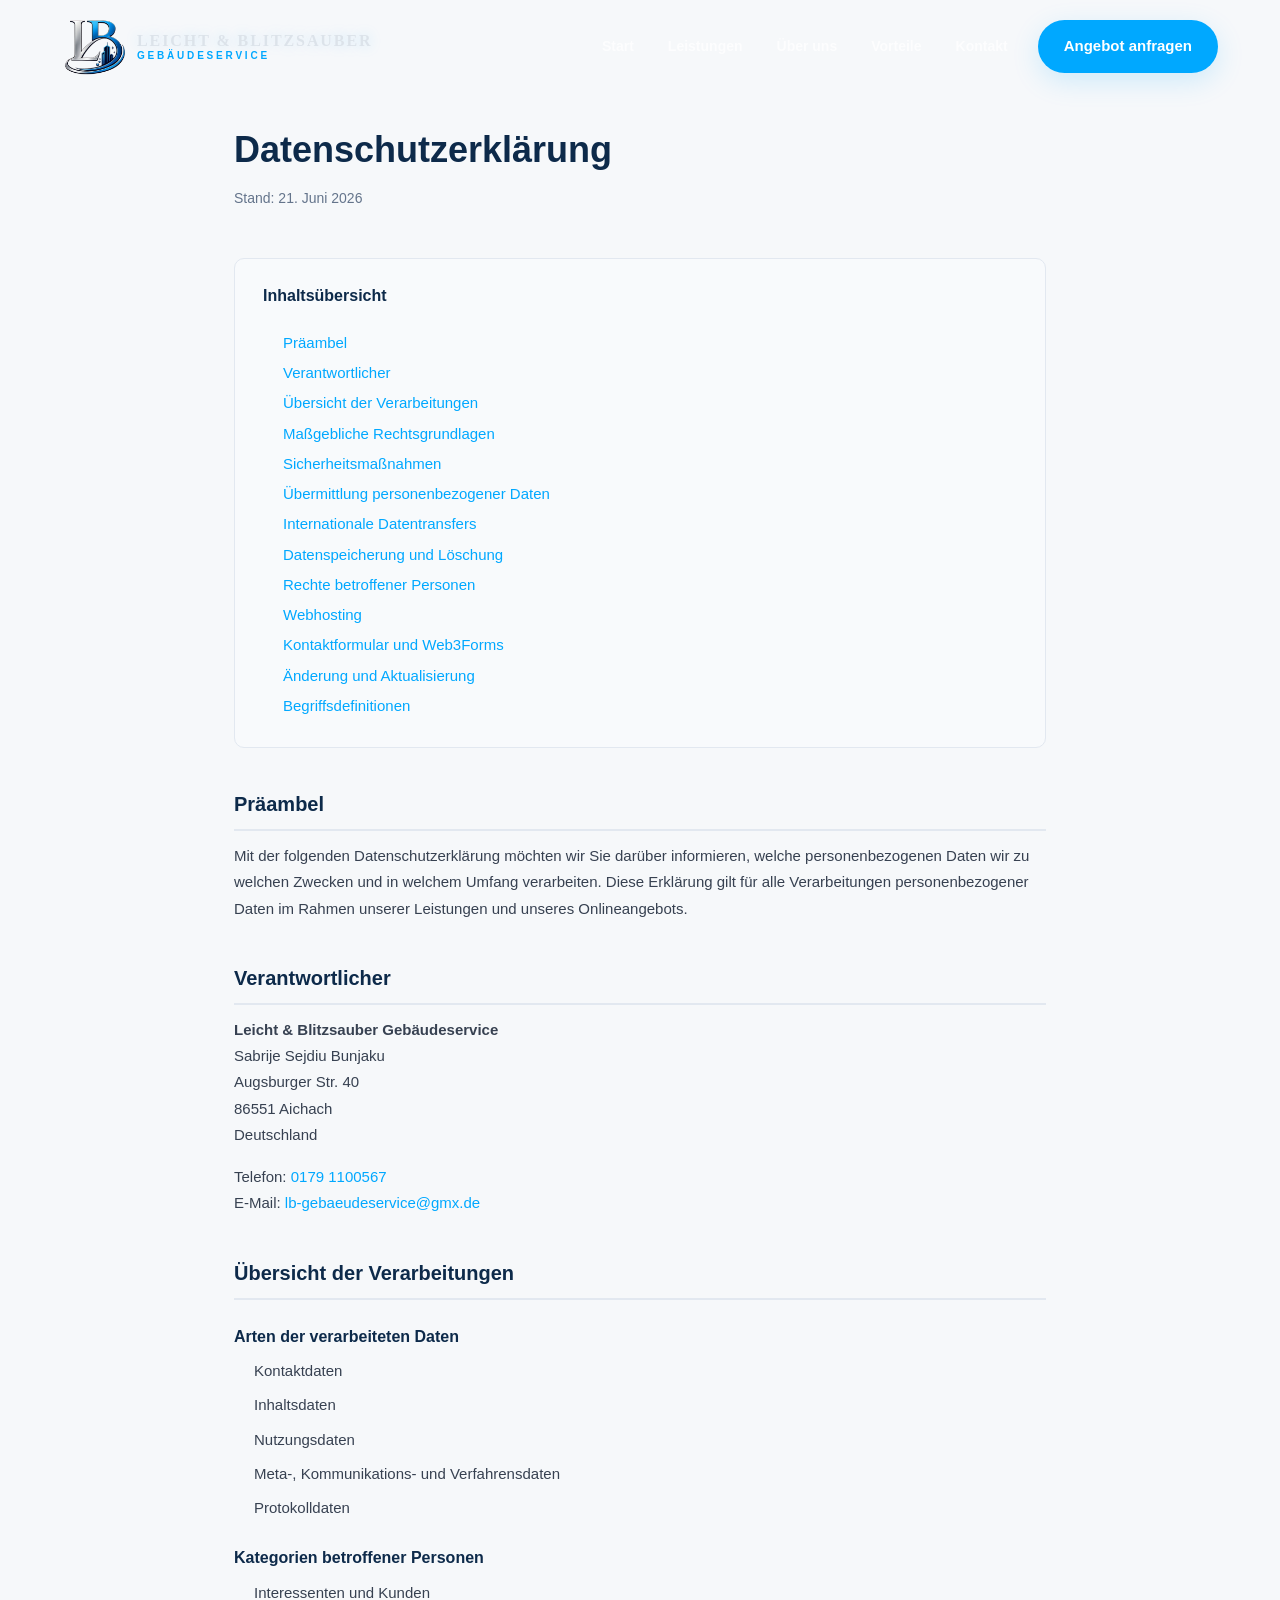
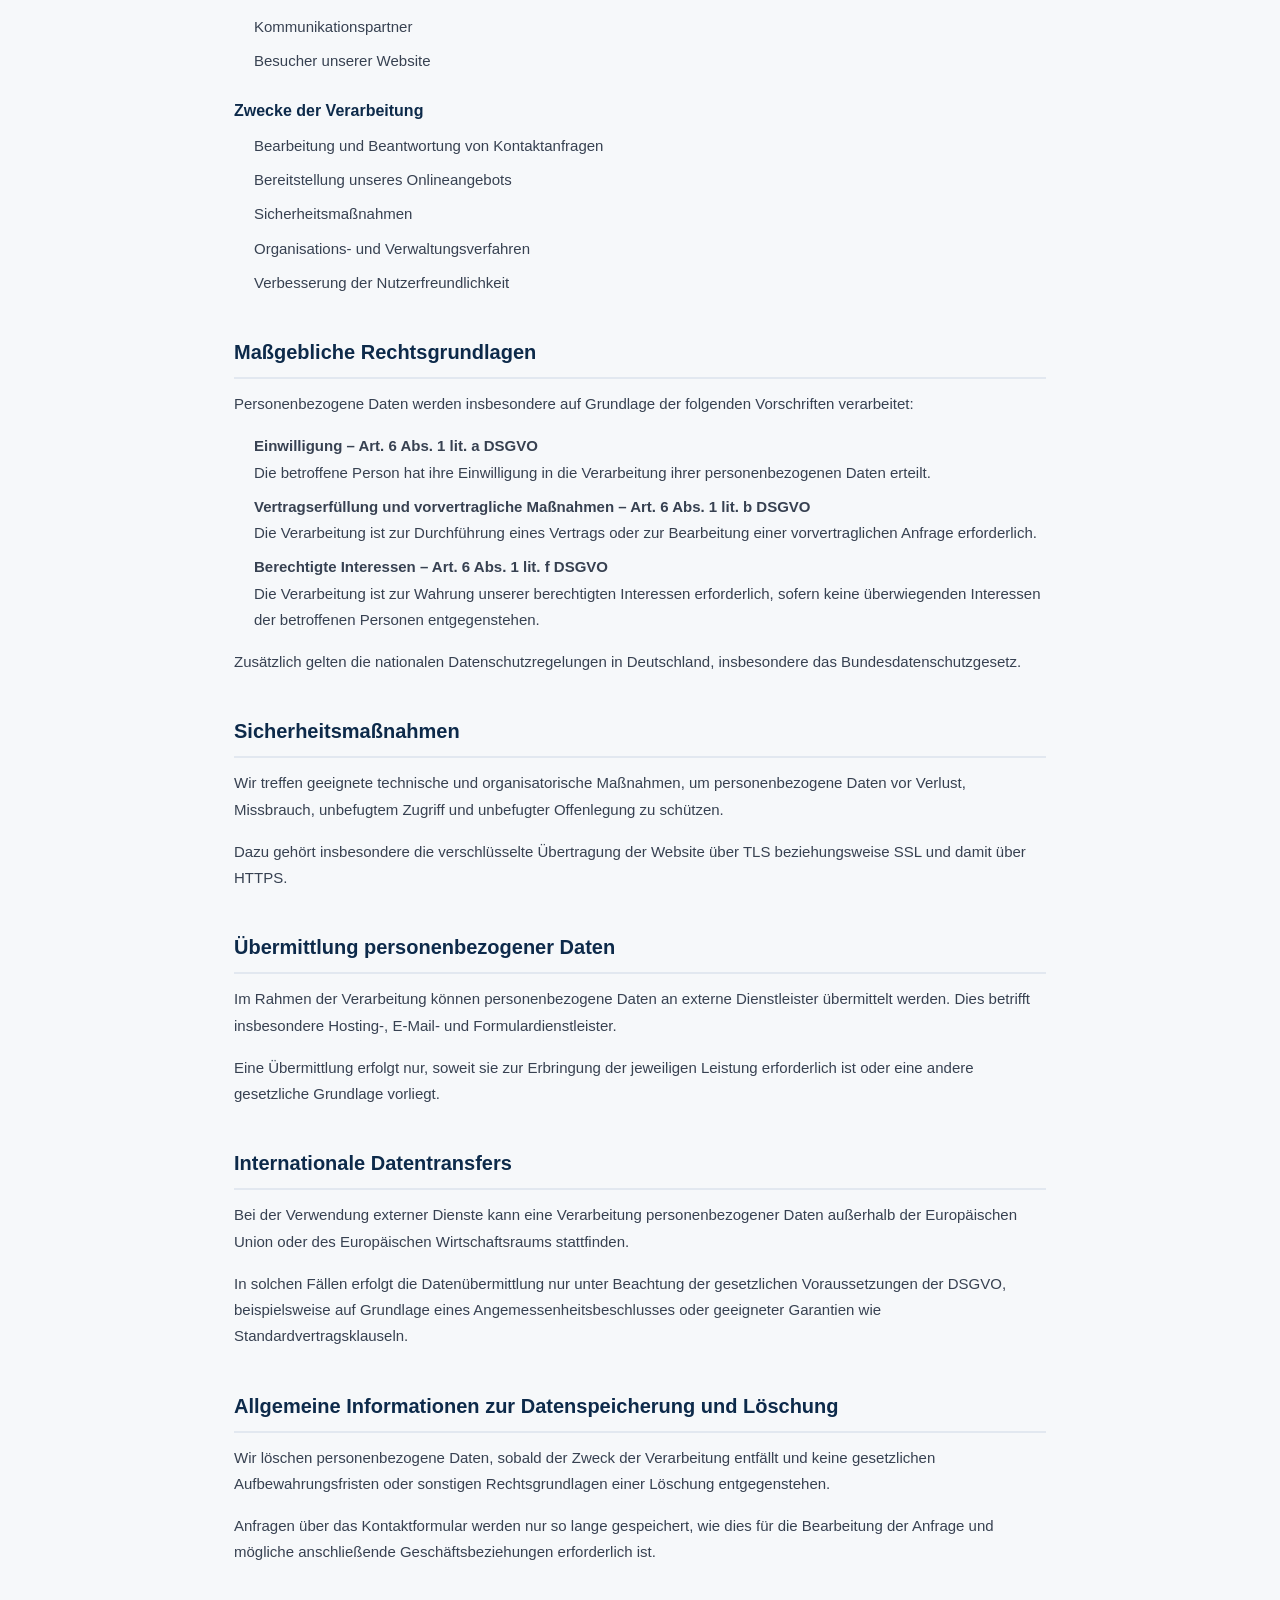
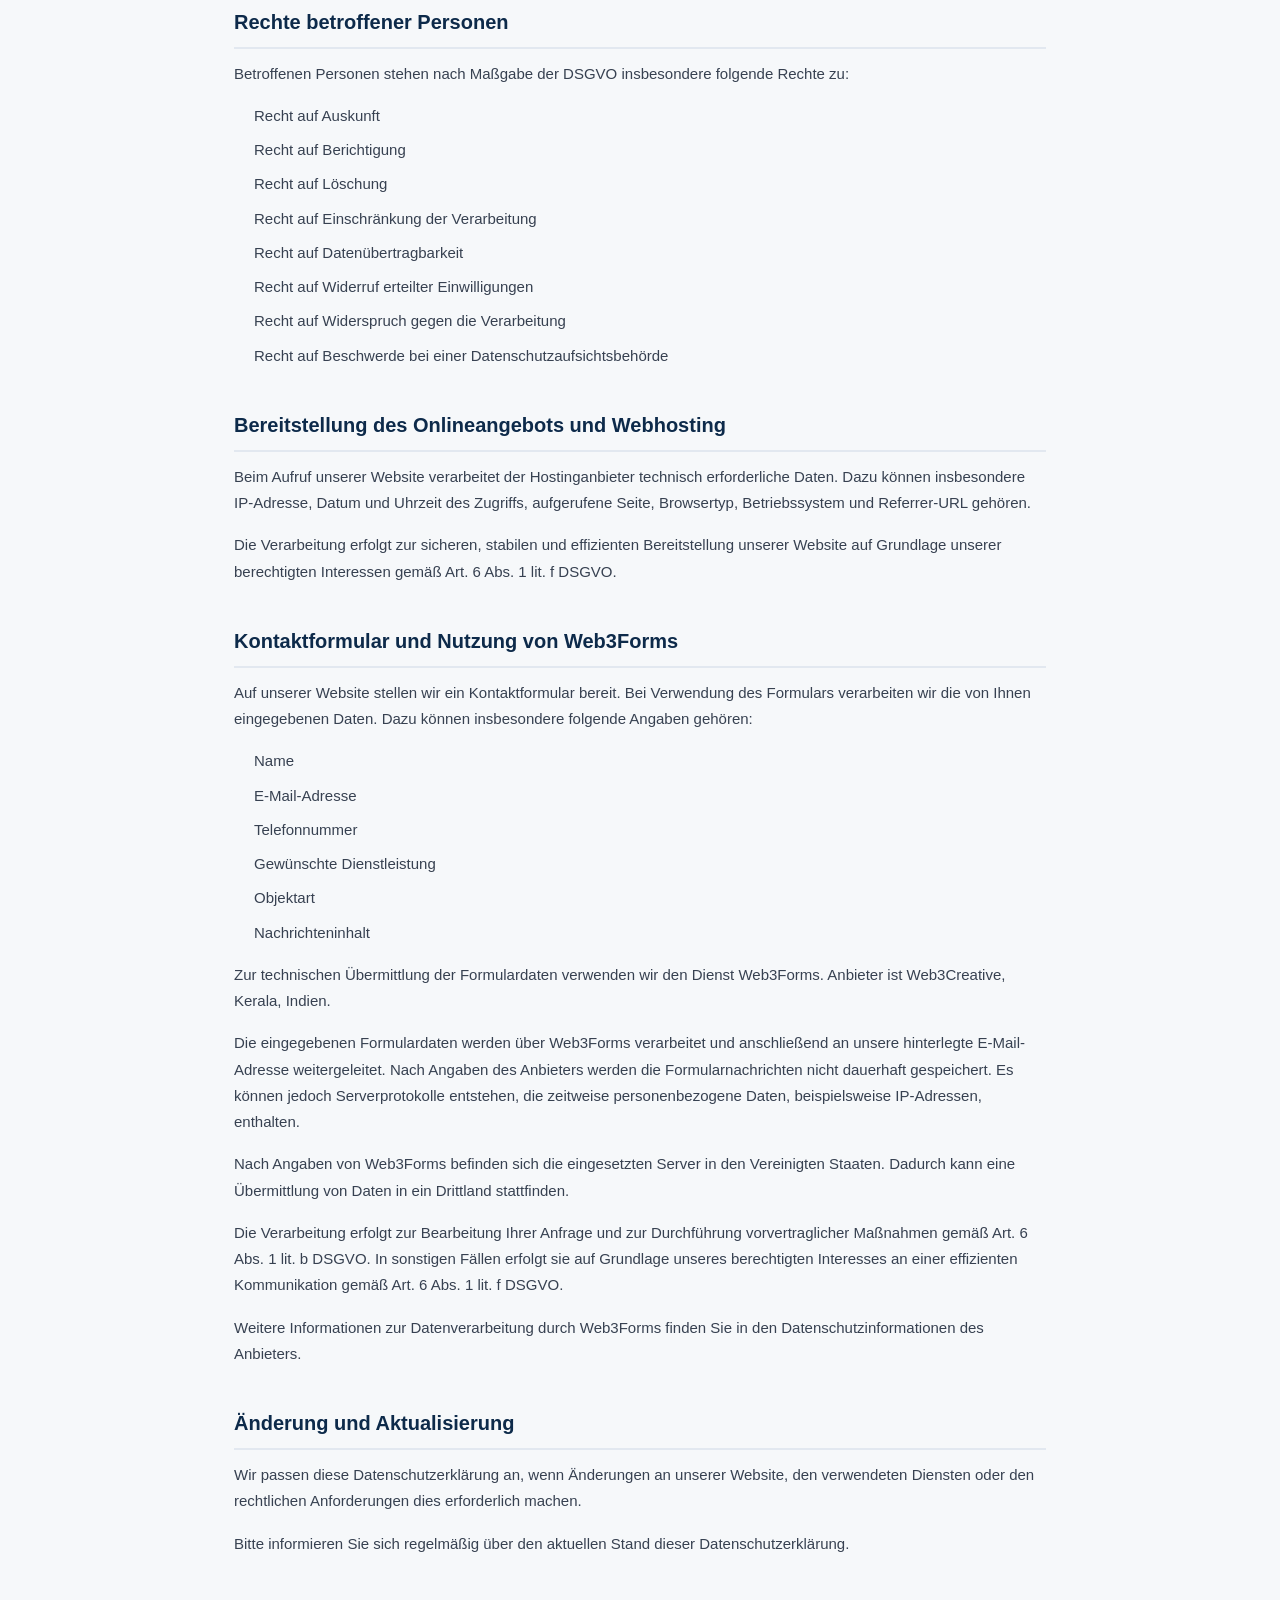
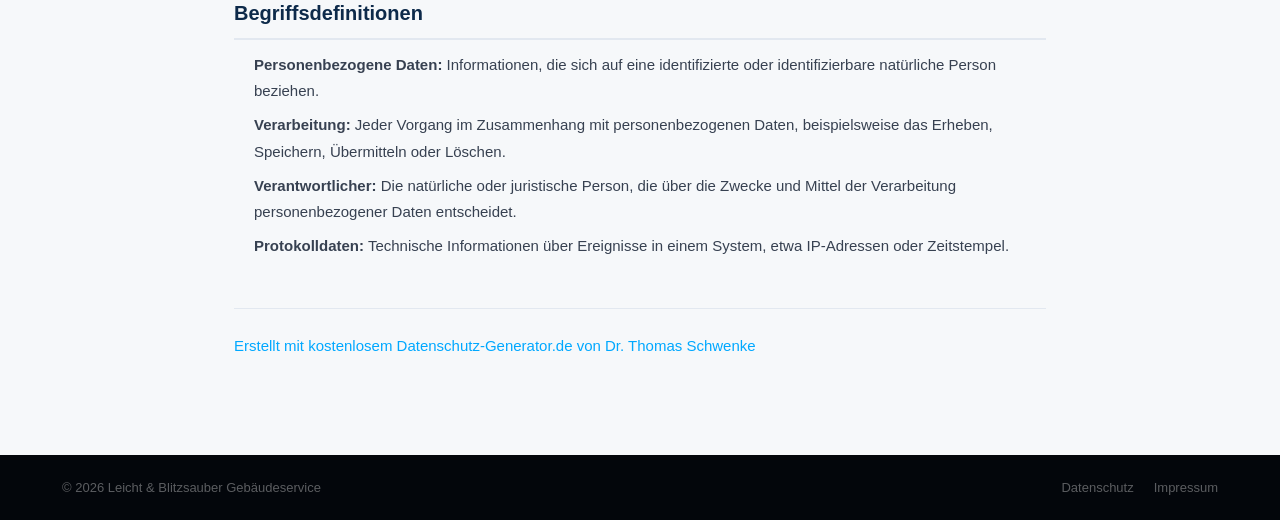
==== commit dc720dd8: "fixed imprint" ====
--- a/datenschutz.html
+++ b/datenschutz.html
@@ -1,6 +1,15 @@
 <!DOCTYPE html>
 <html lang="de">
 <head>
+  <!-- Google tag (gtag.js) -->
+<script async src="https://www.googletagmanager.com/gtag/js?id=G-9R2WB6J6S6"></script>
+<script>
+  window.dataLayer = window.dataLayer || [];
+  function gtag(){dataLayer.push(arguments);}
+  gtag('js', new Date());
+
+  gtag('config', 'G-9R2WB6J6S6');
+</script>
   <meta charset="UTF-8">
 
   <meta
@@ -241,7 +250,7 @@
 
       <p>
         <strong>Leicht &amp; Blitzsauber Gebäudeservice</strong><br>
-        Besnik Bunjaku<br>
+        Sabrije Sejdiu Bunjaku<br>
         Augsburger Str. 40<br>
         86551 Aichach<br>
         Deutschland
--- a/css/style.css
+++ b/css/style.css
@@ -368,6 +368,7 @@
   min-height: 100vh;
   display: flex;
   align-items: center;
+  padding-left: 0;
 }
 
 /* ── VIDEO BACKGROUND ──────────────────────────────────────── */
@@ -396,10 +397,33 @@
   user-select: none;
 }
 
+.hero-video {
+  /* ... stilet e tjera ... */
+  
+  /* Përdor maskën me prefiks për shfletuesit Webkit (Chrome, Safari, Edge) */
+  -webkit-mask-image: linear-gradient(to bottom, black 70%, transparent 100%), 
+                      linear-gradient(to right, black 80%, transparent 100%),
+                      linear-gradient(to left, black 80%, transparent 100%);
+  -webkit-mask-composite: destination-in;
+  
+  /* Përdor maskën standarde për përputhshmëri (Firefox, etj.) */
+  mask-image: linear-gradient(to bottom, black 70%, transparent 100%), 
+              linear-gradient(to right, black 80%, transparent 100%),
+              linear-gradient(to left, black 80%, transparent 100%);
+  mask-composite: intersect;
+}
+.hero-video-bg {
+  position: fixed;
+  inset: 0;
+  z-index: -2;
+  overflow: hidden;
+  background-color: #000e2a; /* Ngjyra bazë */
+}
 @keyframes videoZoom {
   from { transform: translate(-50%, -50%) scale(1);    }
   to   { transform: translate(-50%, -50%) scale(1.06); }
 }
+
 
 /* ── OVERLAY ───────────────────────────────────────────────── */
 /* .hero-photo-overlay {
@@ -418,7 +442,7 @@
   padding-top: 140px;
   padding-bottom: 100px;
   position: relative;
-  z-index: 1;
+  z-index: 4;
   /* NUK ka width:100% — container e kontrollon gjerësinë */
 }
 
@@ -1946,7 +1970,7 @@
       rgba(26, 126, 214, 0.11),
       transparent 34%
     ),
-    linear-gradient(135deg, #14003c 0%, #ffffff 52%, #0077ff 100%);
+    linear-gradient(135deg, #1f2339 0%, #ffffff 52%, #f0f0ff 100%);
 }
 
 .experience-section::before {
@@ -2281,4 +2305,20 @@
   margin-top: 6px;
   color: #dc2626;
   font-size: 12px;
-}+}
+
+/* ============================================================
+   HERO → EXPERIENCE  —  premium seamless blur transition
+   ============================================================ */
+
+
+
+@media (max-width: 768px) {
+  .hero::after { height: 140px; }
+}
+
+/* Experience section duhet ta "presë" me të njëjtën logjikë nga sipër */
+.experience-section {
+  position: relative;
+  z-index: 1; /* të jetë sipër hero::after në renderim natyral të dokumentit, por kjo s'duhet — mjafton order në DOM */
+}
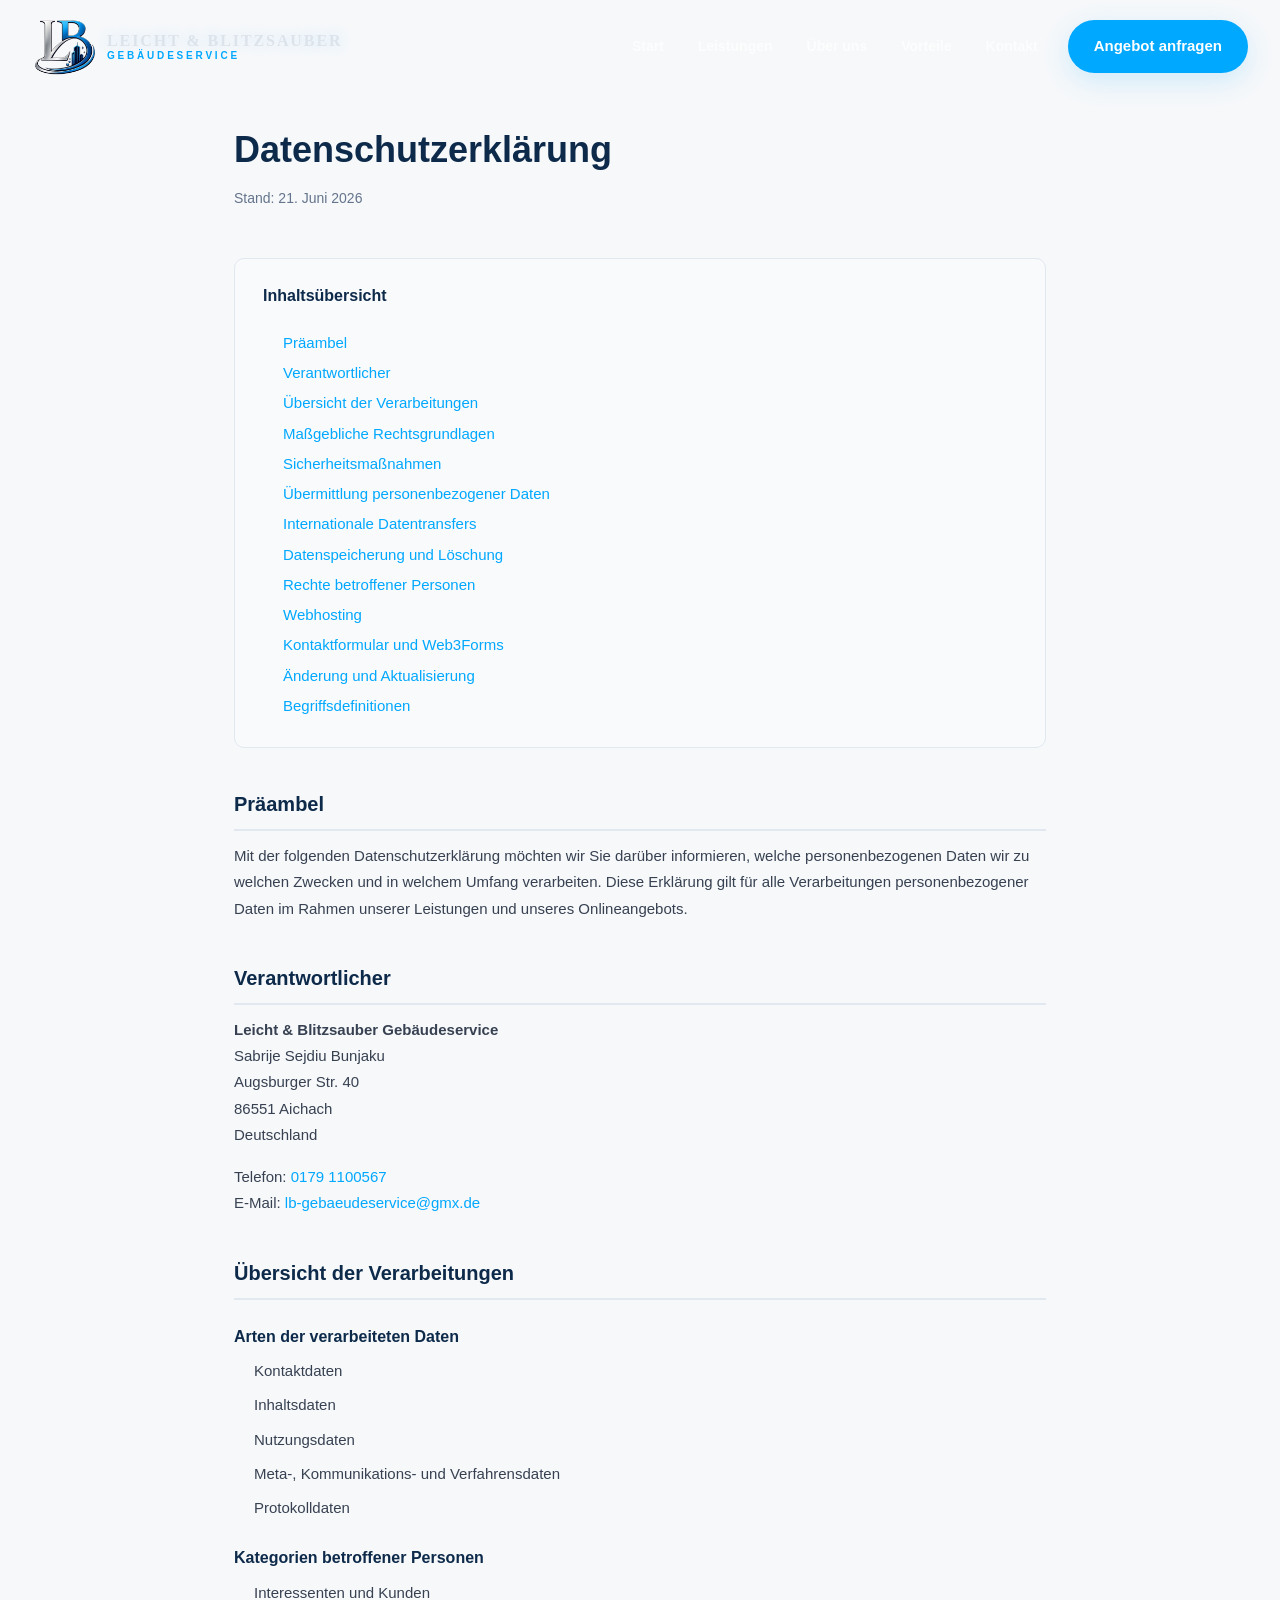
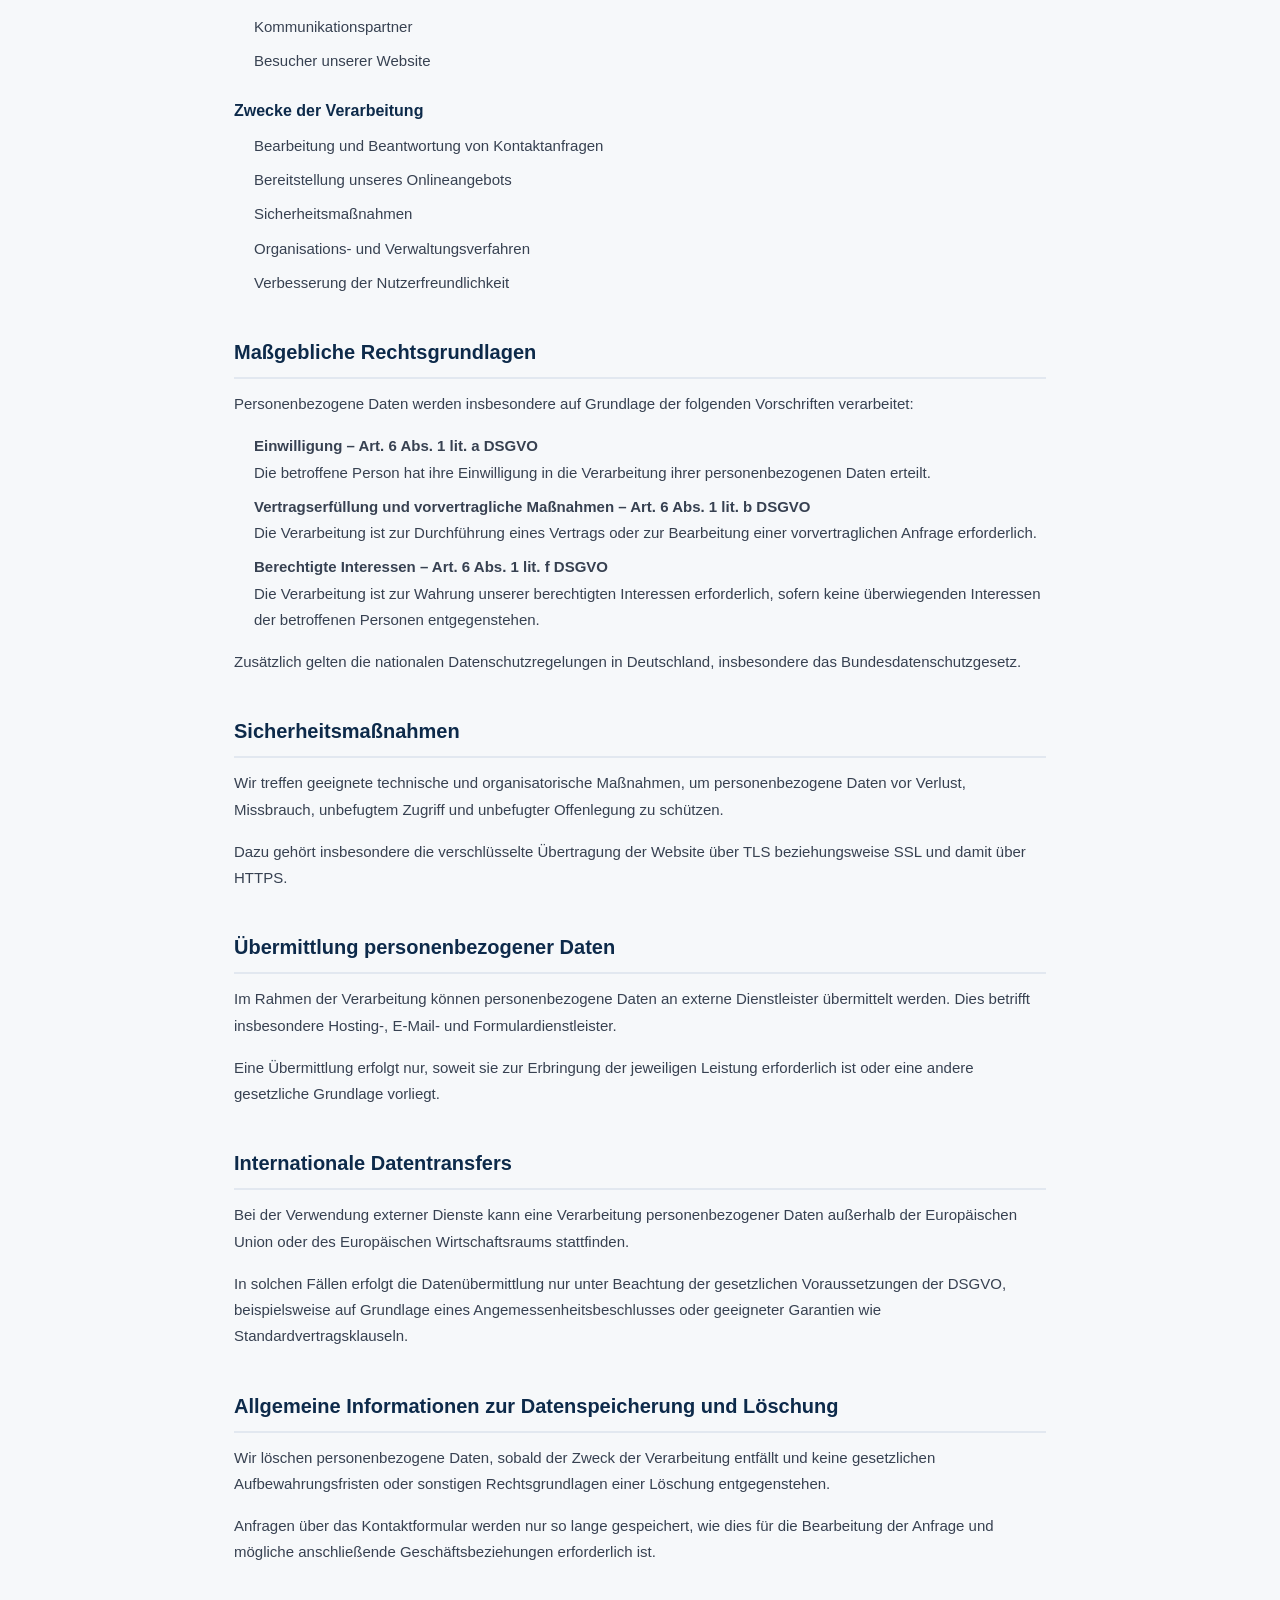
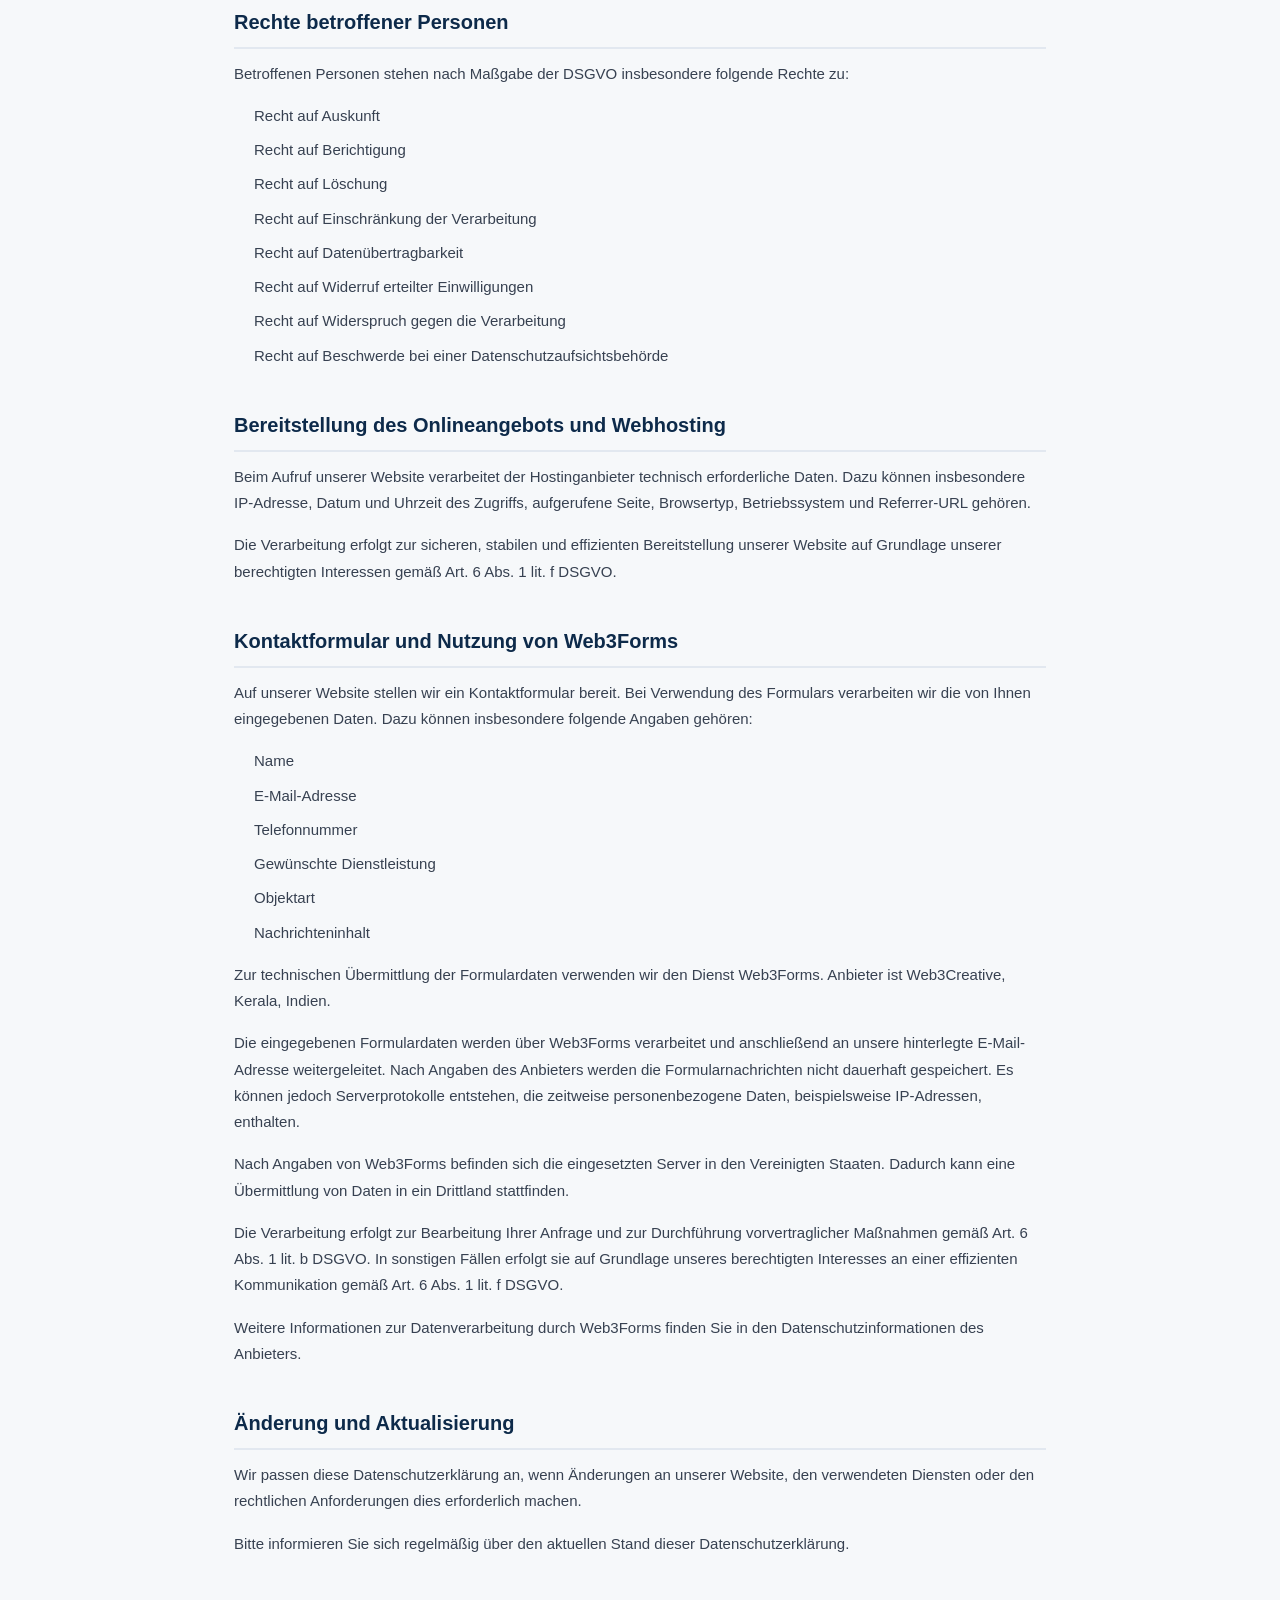
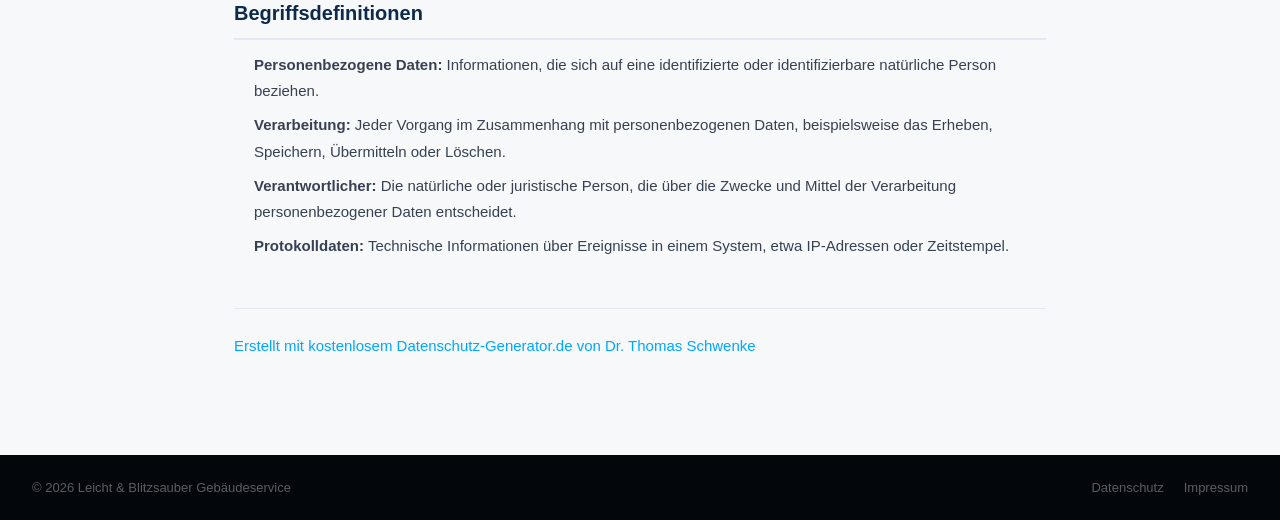
==== commit 0f7d37c1: "SEO: title with Gebäudereinigung & Hausmeisterservice, structured data, icons, robots fix - Title an" ====
--- a/datenschutz.html
+++ b/datenschutz.html
@@ -24,11 +24,10 @@
     content="index, follow"
   >
 
-  <link
-    rel="icon"
-    type="image/png"
-    href="images/logonobg.png"
-  >
+  <link rel="icon" href="favicon.ico" sizes="16x16 32x32 48x48">
+  <link rel="icon" type="image/png" sizes="192x192" href="favicon-192.png">
+  <link rel="apple-touch-icon" href="apple-touch-icon.png">
+  <link rel="canonical" href="https://lb-gebäude-service.de/datenschutz.html">
 
   <link
     rel="stylesheet"
--- a/css/style.css
+++ b/css/style.css
@@ -42,7 +42,7 @@
   --font: 'Montserrat', -apple-system, BlinkMacSystemFont, 'Segoe UI', sans-serif;
   --font-brand: 'Cinzel', 'Montserrat', serif;
 
-  --container: 1220px;
+  --container: 1360px;
   --container-pad: clamp(1rem, 4vw, 2rem);
 
   --nav-h: 72px;
